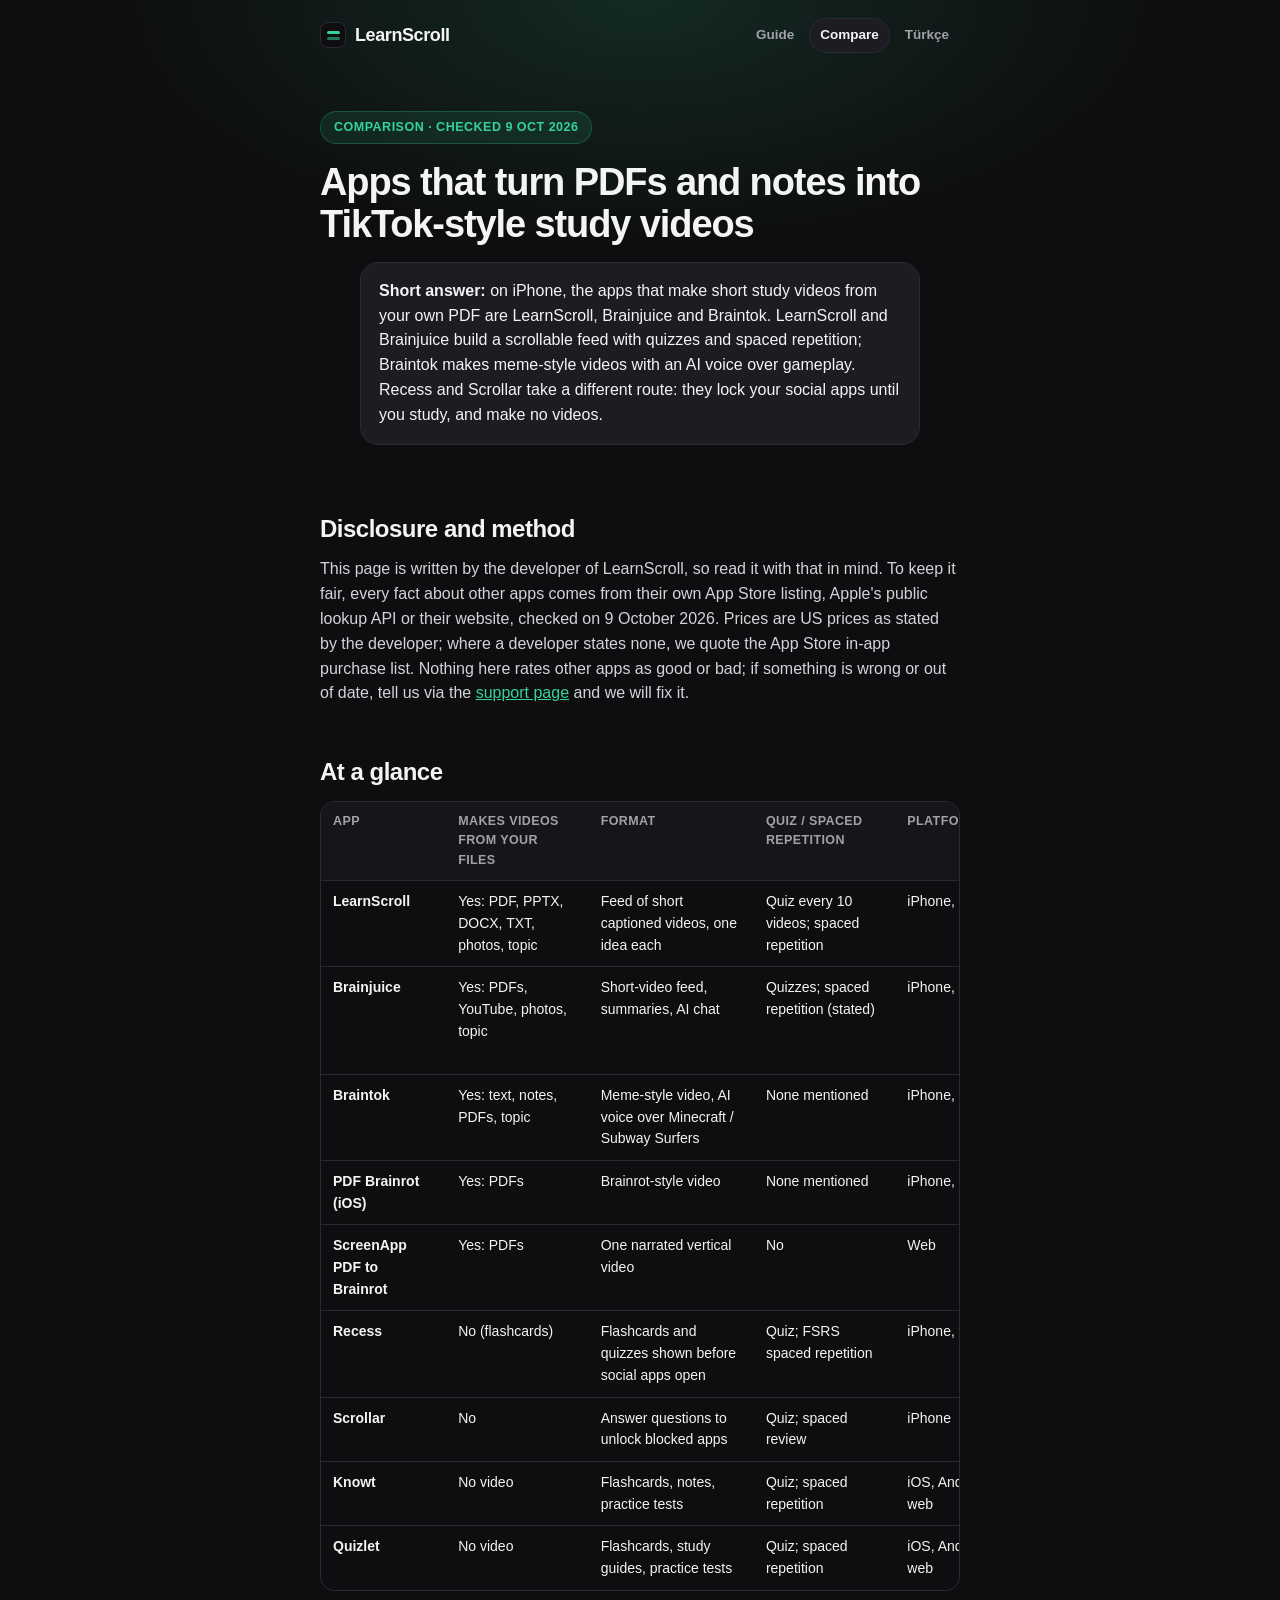
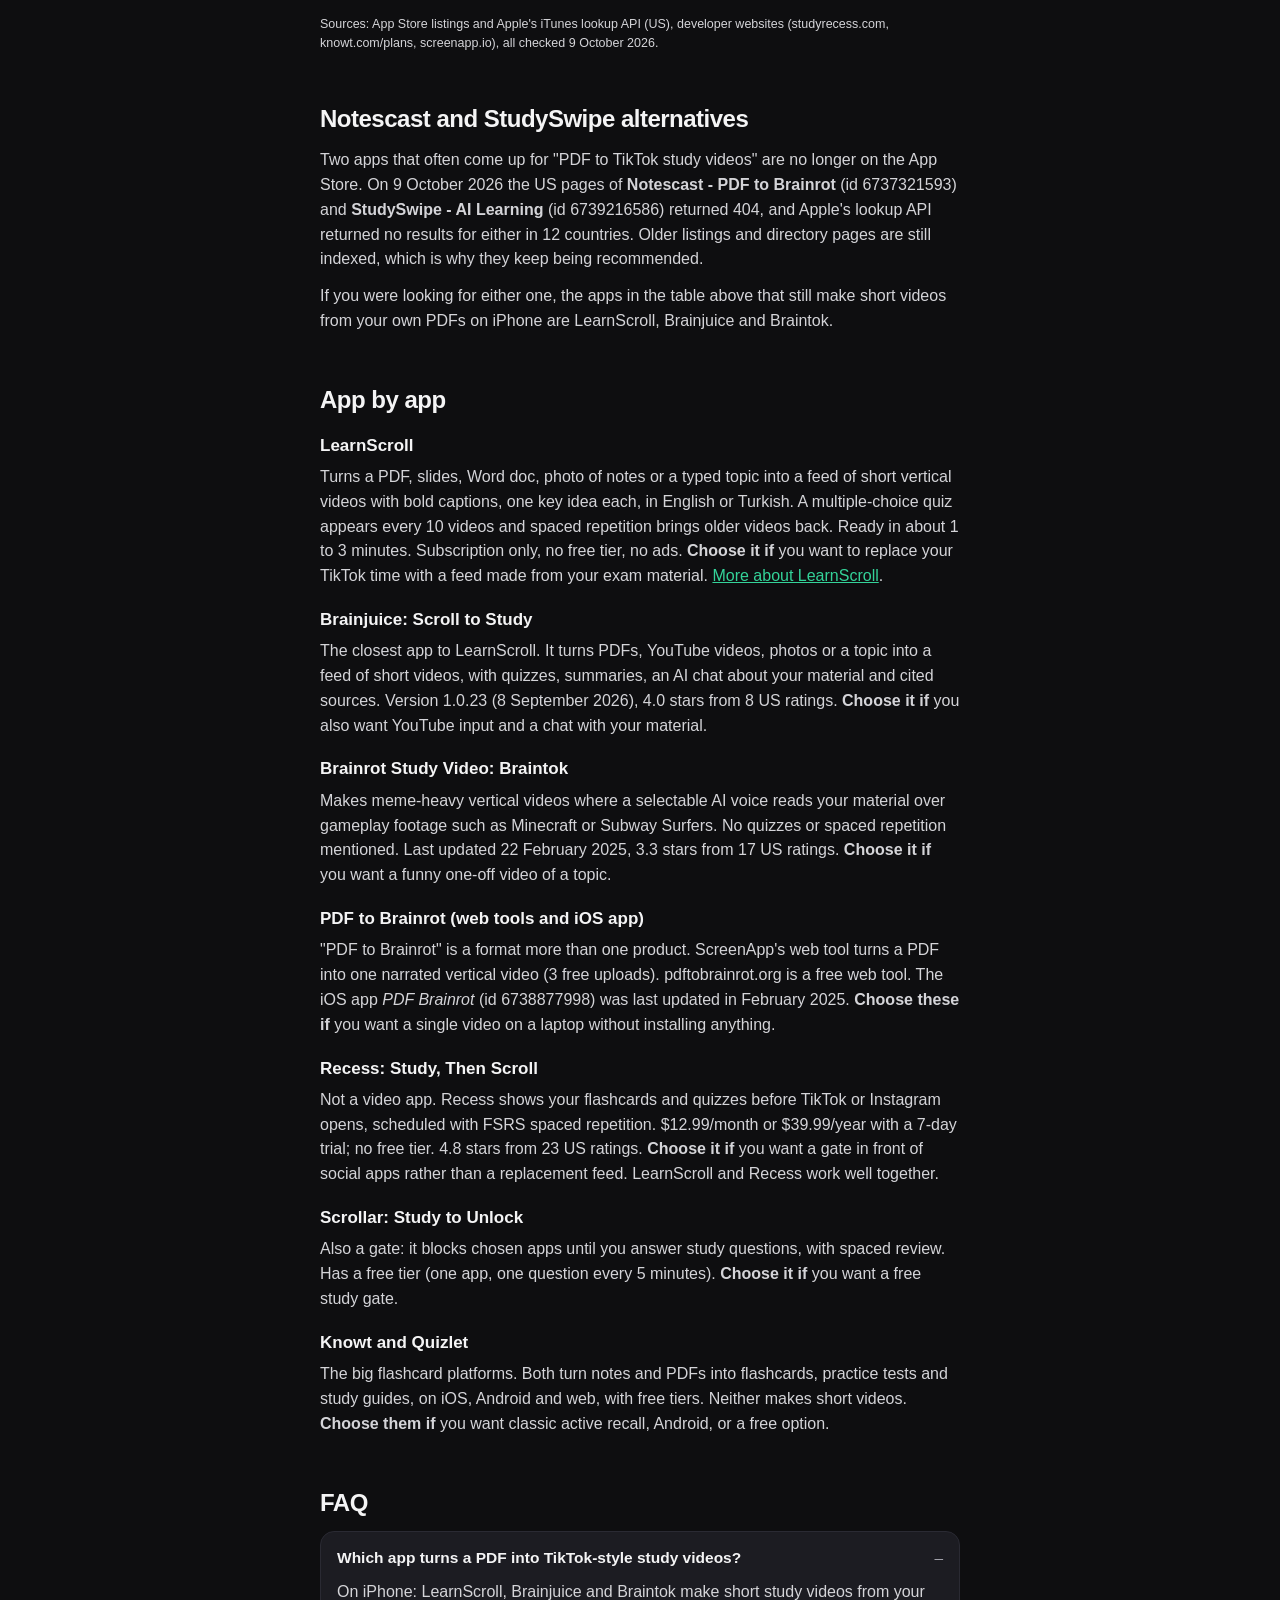
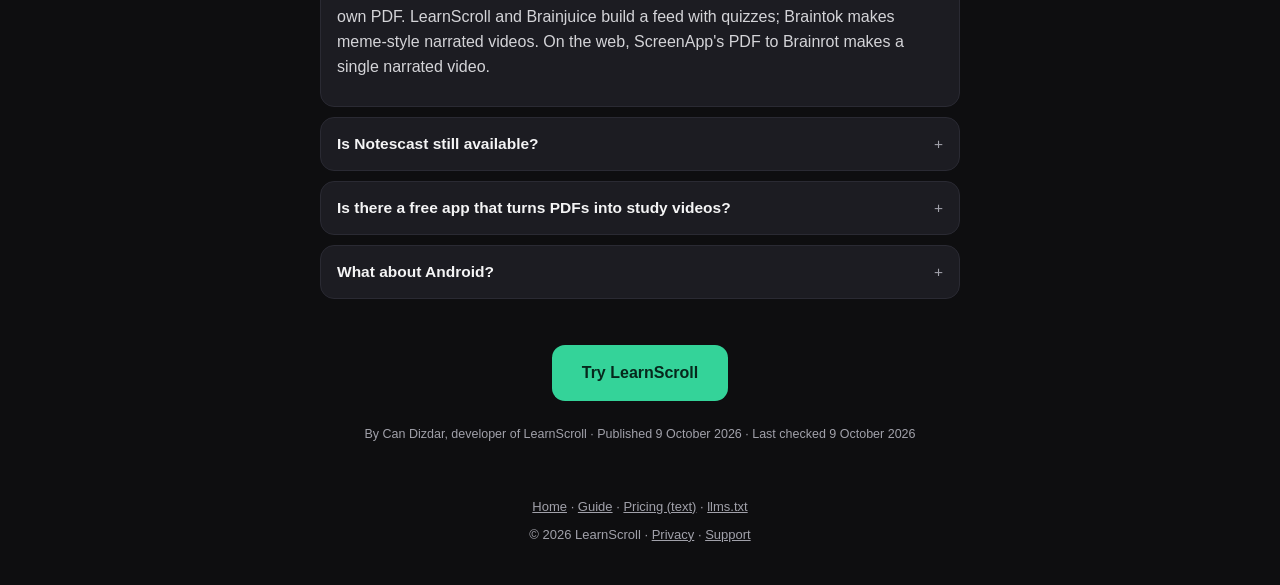
==== compare/index.html @ fb8086e7 "site: pages AI assistants and search can read Home says what the app does in the first line (PDF to " ====
<!DOCTYPE html>
<html lang="en">
<head>
<meta charset="UTF-8" />
<meta name="viewport" content="width=device-width, initial-scale=1.0" />
<title>Apps that turn PDFs and notes into TikTok-style study videos (compared, Oct 2026) | LearnScroll</title>
<meta name="description" content="LearnScroll, Brainjuice, Braintok, PDF to Brainrot, Recess, Scrollar, Knowt and Quizlet compared: who makes videos from your own notes, quizzes, spaced repetition, platforms and prices. Checked 9 October 2026." />
<link rel="canonical" href="https://learnscroll.app/compare/" />
<meta property="og:title" content="Apps that turn PDFs into TikTok-style study videos, compared" />
<meta property="og:description" content="Which apps make short study videos from your own PDFs and notes, which only gate your social apps, and what they cost. Checked 9 October 2026." />
<meta property="og:type" content="article" />
<meta property="og:url" content="https://learnscroll.app/compare/" />
<meta property="og:image" content="https://learnscroll.app/shots/shot1.jpg" />
<link rel="icon" href="data:image/svg+xml,<svg xmlns='http://www.w3.org/2000/svg' viewBox='0 0 100 100'><rect width='100' height='100' rx='22' fill='%230E0E10'/><rect x='24' y='30' width='52' height='14' rx='5' fill='%2334D399'/><rect x='24' y='52' width='52' height='14' rx='5' fill='%2334D399' opacity='0.55'/></svg>" />
<link rel="stylesheet" href="/assets/site.css" />
<script type="application/ld+json">
{
  "@context": "https://schema.org",
  "@graph": [
    {
      "@type": "Article",
      "headline": "Apps that turn PDFs and notes into TikTok-style study videos, compared",
      "datePublished": "2026-10-09",
      "dateModified": "2026-10-09",
      "author": { "@type": "Person", "name": "Can Dizdar", "url": "https://learnscroll.app/" },
      "publisher": { "@type": "Organization", "name": "LearnScroll", "url": "https://learnscroll.app/" },
      "mainEntityOfPage": "https://learnscroll.app/compare/"
    },
    {
      "@type": "ItemList",
      "name": "Apps that turn study material into short videos or scroll-based study",
      "itemListElement": [
        { "@type": "ListItem", "position": 1, "name": "LearnScroll", "url": "https://apps.apple.com/us/app/learnscroll-study-shorts/id6774384463" },
        { "@type": "ListItem", "position": 2, "name": "Brainjuice: Scroll to Study", "url": "https://apps.apple.com/us/app/id6759610120" },
        { "@type": "ListItem", "position": 3, "name": "Brainrot Study Video: Braintok", "url": "https://apps.apple.com/us/app/id6739608515" },
        { "@type": "ListItem", "position": 4, "name": "PDF Brainrot - PDF to Brainrot", "url": "https://apps.apple.com/us/app/id6738877998" },
        { "@type": "ListItem", "position": 5, "name": "ScreenApp PDF to Brainrot (web)", "url": "https://www.screenapp.io/features/pdf-to-brainrot" },
        { "@type": "ListItem", "position": 6, "name": "Recess: Study, Then Scroll", "url": "https://apps.apple.com/us/app/id6777757202" },
        { "@type": "ListItem", "position": 7, "name": "Scrollar: Study to Unlock", "url": "https://apps.apple.com/us/app/id6788906733" },
        { "@type": "ListItem", "position": 8, "name": "Knowt", "url": "https://apps.apple.com/us/app/id6463744184" },
        { "@type": "ListItem", "position": 9, "name": "Quizlet", "url": "https://apps.apple.com/us/app/id546473125" }
      ]
    },
    {
      "@type": "FAQPage",
      "mainEntity": [
        { "@type": "Question", "name": "Which app turns a PDF into TikTok-style study videos?",
          "acceptedAnswer": { "@type": "Answer", "text": "As of October 2026, iPhone apps that make short study videos from your own PDF include LearnScroll (a feed of short captioned videos with quizzes and spaced repetition), Brainjuice (a short-video feed with quizzes and an AI chat) and Braintok (meme-style videos with an AI voice over gameplay footage). Web tools such as ScreenApp's PDF to Brainrot make a single narrated video." } },
        { "@type": "Question", "name": "Is Notescast still available?",
          "acceptedAnswer": { "@type": "Answer", "text": "Notescast - PDF to Brainrot (App Store id 6737321593) no longer appears on the App Store: on 9 October 2026 its US page returned 404 and Apple's lookup returned no results in 12 countries. StudySwipe - AI Learning (id 6739216586) showed the same. Apps that still turn PDFs into short study videos on iPhone include LearnScroll, Brainjuice and Braintok." } },
        { "@type": "Question", "name": "What is the difference between a study-video app and a study-to-unlock app?",
          "acceptedAnswer": { "@type": "Answer", "text": "Study-video apps like LearnScroll turn your material into videos you scroll instead of social media. Study-to-unlock apps like Recess and Scrollar block TikTok or Instagram until you answer flashcards or questions; they do not make videos." } }
      ]
    }
  ]
}
</script>
</head>
<body>
<div class="glow"></div>
<header class="top">
  <a class="brand" href="/"><span class="logo"><span></span><span></span></span> LearnScroll</a>
  <nav class="links" aria-label="Site">
    <a href="/how-to-turn-pdf-into-study-videos/">Guide</a>
    <a href="/compare/" aria-current="page">Compare</a>
    <a href="/tr/" hreflang="tr" lang="tr">Türkçe</a>
  </nav>
</header>

<main class="wrap">
  <article>
    <div class="hero" style="text-align:left">
      <span class="eyebrow">Comparison · checked 9 Oct 2026</span>
      <h1>Apps that turn PDFs and notes into TikTok-style study videos</h1>
      <p class="lede"><strong>Short answer:</strong> on iPhone, the apps that make short study videos from your own PDF are LearnScroll, Brainjuice and Braintok. LearnScroll and Brainjuice build a scrollable feed with quizzes and spaced repetition; Braintok makes meme-style videos with an AI voice over gameplay. Recess and Scrollar take a different route: they lock your social apps until you study, and make no videos.</p>
    </div>

    <section class="block">
      <h2>Disclosure and method</h2>
      <p>This page is written by the developer of LearnScroll, so read it with that in mind. To keep it fair, every fact about other apps comes from their own App Store listing, Apple's public lookup API or their website, checked on 9 October 2026. Prices are US prices as stated by the developer; where a developer states none, we quote the App Store in-app purchase list. Nothing here rates other apps as good or bad; if something is wrong or out of date, tell us via the <a href="https://candizdar.github.io/learnscroll-legal/support.html">support page</a> and we will fix it.</p>
    </section>

    <section class="block">
      <h2>At a glance</h2>
      <div class="tablewrap wide"><table>
        <thead><tr><th>App</th><th>Makes videos from your files</th><th>Format</th><th>Quiz / spaced repetition</th><th>Platforms</th><th>Price (US)</th></tr></thead>
        <tbody>
          <tr><td class="us">LearnScroll</td><td>Yes: PDF, PPTX, DOCX, TXT, photos, topic</td><td>Feed of short captioned videos, one idea each</td><td>Quiz every 10 videos; spaced repetition</td><td>iPhone, iPad</td><td>$4.99/mo or $29.99/yr (3-day trial on yearly). No free tier</td></tr>
          <tr><td class="us">Brainjuice</td><td>Yes: PDFs, YouTube, photos, topic</td><td>Short-video feed, summaries, AI chat</td><td>Quizzes; spaced repetition (stated)</td><td>iPhone, iPad</td><td>In-app plans from $2.99/week; Pro $9.99/mo or $79.99/yr listed</td></tr>
          <tr><td class="us">Braintok</td><td>Yes: text, notes, PDFs, topic</td><td>Meme-style video, AI voice over Minecraft / Subway Surfers</td><td>None mentioned</td><td>iPhone, iPad</td><td>Weekly or monthly subscription ($2.99 to $19.99 listed)</td></tr>
          <tr><td class="us">PDF Brainrot (iOS)</td><td>Yes: PDFs</td><td>Brainrot-style video</td><td>None mentioned</td><td>iPhone, iPad</td><td>3 videos/week free; Pro $4.99/week</td></tr>
          <tr><td class="us">ScreenApp PDF to Brainrot</td><td>Yes: PDFs</td><td>One narrated vertical video</td><td>No</td><td>Web</td><td>3 free uploads, then paid plan</td></tr>
          <tr><td class="us">Recess</td><td>No (flashcards)</td><td>Flashcards and quizzes shown before social apps open</td><td>Quiz; FSRS spaced repetition</td><td>iPhone, web</td><td>$12.99/mo or $39.99/yr (7-day trial). No free tier</td></tr>
          <tr><td class="us">Scrollar</td><td>No</td><td>Answer questions to unlock blocked apps</td><td>Quiz; spaced review</td><td>iPhone</td><td>Free tier; Premium monthly or annual</td></tr>
          <tr><td class="us">Knowt</td><td>No video</td><td>Flashcards, notes, practice tests</td><td>Quiz; spaced repetition</td><td>iOS, Android, web</td><td>Free; Ultra $24.99/mo or $149.99/yr</td></tr>
          <tr><td class="us">Quizlet</td><td>No video</td><td>Flashcards, study guides, practice tests</td><td>Quiz; spaced repetition</td><td>iOS, Android, web</td><td>Free; Quizlet Plus subscription</td></tr>
        </tbody>
      </table></div>
      <p class="meta">Sources: App Store listings and Apple's iTunes lookup API (US), developer websites (studyrecess.com, knowt.com/plans, screenapp.io), all checked 9 October 2026.</p>
    </section>

    <section class="block">
      <h2>Notescast and StudySwipe alternatives</h2>
      <p>Two apps that often come up for "PDF to TikTok study videos" are no longer on the App Store. On 9 October 2026 the US pages of <strong>Notescast - PDF to Brainrot</strong> (id 6737321593) and <strong>StudySwipe - AI Learning</strong> (id 6739216586) returned 404, and Apple's lookup API returned no results for either in 12 countries. Older listings and directory pages are still indexed, which is why they keep being recommended.</p>
      <p>If you were looking for either one, the apps in the table above that still make short videos from your own PDFs on iPhone are LearnScroll, Brainjuice and Braintok.</p>
    </section>

    <section class="block">
      <h2>App by app</h2>

      <h3>LearnScroll</h3>
      <p>Turns a PDF, slides, Word doc, photo of notes or a typed topic into a feed of short vertical videos with bold captions, one key idea each, in English or Turkish. A multiple-choice quiz appears every 10 videos and spaced repetition brings older videos back. Ready in about 1 to 3 minutes. Subscription only, no free tier, no ads. <strong>Choose it if</strong> you want to replace your TikTok time with a feed made from your exam material. <a href="/">More about LearnScroll</a>.</p>

      <h3>Brainjuice: Scroll to Study</h3>
      <p>The closest app to LearnScroll. It turns PDFs, YouTube videos, photos or a topic into a feed of short videos, with quizzes, summaries, an AI chat about your material and cited sources. Version 1.0.23 (8 September 2026), 4.0 stars from 8 US ratings. <strong>Choose it if</strong> you also want YouTube input and a chat with your material.</p>

      <h3>Brainrot Study Video: Braintok</h3>
      <p>Makes meme-heavy vertical videos where a selectable AI voice reads your material over gameplay footage such as Minecraft or Subway Surfers. No quizzes or spaced repetition mentioned. Last updated 22 February 2025, 3.3 stars from 17 US ratings. <strong>Choose it if</strong> you want a funny one-off video of a topic.</p>

      <h3>PDF to Brainrot (web tools and iOS app)</h3>
      <p>"PDF to Brainrot" is a format more than one product. ScreenApp's web tool turns a PDF into one narrated vertical video (3 free uploads). pdftobrainrot.org is a free web tool. The iOS app <em>PDF Brainrot</em> (id 6738877998) was last updated in February 2025. <strong>Choose these if</strong> you want a single video on a laptop without installing anything.</p>

      <h3>Recess: Study, Then Scroll</h3>
      <p>Not a video app. Recess shows your flashcards and quizzes before TikTok or Instagram opens, scheduled with FSRS spaced repetition. $12.99/month or $39.99/year with a 7-day trial; no free tier. 4.8 stars from 23 US ratings. <strong>Choose it if</strong> you want a gate in front of social apps rather than a replacement feed. LearnScroll and Recess work well together.</p>

      <h3>Scrollar: Study to Unlock</h3>
      <p>Also a gate: it blocks chosen apps until you answer study questions, with spaced review. Has a free tier (one app, one question every 5 minutes). <strong>Choose it if</strong> you want a free study gate.</p>

      <h3>Knowt and Quizlet</h3>
      <p>The big flashcard platforms. Both turn notes and PDFs into flashcards, practice tests and study guides, on iOS, Android and web, with free tiers. Neither makes short videos. <strong>Choose them if</strong> you want classic active recall, Android, or a free option.</p>
    </section>

    <section class="block">
      <h2>FAQ</h2>
      <details open><summary>Which app turns a PDF into TikTok-style study videos?</summary>
        <p>On iPhone: LearnScroll, Brainjuice and Braintok make short study videos from your own PDF. LearnScroll and Brainjuice build a feed with quizzes; Braintok makes meme-style narrated videos. On the web, ScreenApp's PDF to Brainrot makes a single narrated video.</p></details>
      <details><summary>Is Notescast still available?</summary>
        <p>Not on the App Store as of 9 October 2026: its US page returns 404 and Apple's lookup finds it in none of 12 countries checked. The same is true for StudySwipe.</p></details>
      <details><summary>Is there a free app that turns PDFs into study videos?</summary>
        <p>Fully free options are web tools such as pdftobrainrot.org or ScreenApp's 3 free uploads. PDF Brainrot on iOS allows 3 videos a week for free. LearnScroll has no free tier but its yearly plan starts with a 3-day free trial.</p></details>
      <details><summary>What about Android?</summary>
        <p>Of the video apps above, only the web tools work on Android today. Knowt and Quizlet have Android apps but make flashcards, not videos. LearnScroll has an Android waitlist on its homepage.</p></details>
    </section>

    <div class="cta">
      <a class="dlbtn" href="https://apps.apple.com/us/app/learnscroll-study-shorts/id6774384463">Try LearnScroll</a>
      <p class="meta">By Can Dizdar, developer of LearnScroll · Published 9 October 2026 · Last checked 9 October 2026</p>
    </div>
  </article>
</main>

<footer>
  <div class="row"><a href="/">Home</a> · <a href="/how-to-turn-pdf-into-study-videos/">Guide</a> · <a href="/pricing.md">Pricing (text)</a> · <a href="/llms.txt">llms.txt</a></div>
  <div class="row">© 2026 LearnScroll · <a href="https://candizdar.github.io/learnscroll-legal/privacy.html">Privacy</a> · <a href="https://candizdar.github.io/learnscroll-legal/support.html">Support</a></div>
</footer>
</body>
</html>
---- assets/site.css ----
:root{
  --bg:#0E0E10; --bg-soft:#16161A; --card:#1C1C22; --line:#2A2A33;
  --text:#F4F4F5; --muted:#A1A1AA; --accent:#34D399;
  --radius:18px; --maxw:680px;
}
*{box-sizing:border-box;margin:0;padding:0}
html{-webkit-text-size-adjust:100%}
body{
  font-family:-apple-system,BlinkMacSystemFont,"Segoe UI",Inter,Roboto,sans-serif;
  background:var(--bg); color:var(--text); line-height:1.55;
  -webkit-font-smoothing:antialiased; overflow-x:hidden;
}
a{color:var(--accent)}
.wrap{max-width:var(--maxw);margin:0 auto;padding:0 20px}
.glow{position:fixed;inset:0;z-index:0;pointer-events:none;
  background:radial-gradient(60% 40% at 50% 0%, rgba(52,211,153,0.14), transparent 70%);}
header.top{position:relative;z-index:2;display:flex;align-items:center;justify-content:space-between;gap:12px;padding:18px 20px;max-width:var(--maxw);margin:0 auto}
.brand{display:flex;align-items:center;gap:9px;font-weight:800;letter-spacing:-0.4px;font-size:18px;color:var(--text);text-decoration:none}
.logo{width:26px;height:26px;border-radius:8px;background:#0E0E10;border:1px solid var(--line);display:flex;flex-direction:column;gap:3px;align-items:center;justify-content:center}
.logo span{width:13px;height:3px;border-radius:2px;background:var(--accent)}
.logo span:nth-child(2){opacity:.55}
nav.links{display:flex;gap:4px;flex-wrap:wrap;justify-content:flex-end}
nav.links a{color:var(--muted);text-decoration:none;font-size:13.5px;font-weight:600;padding:6px 10px;border-radius:999px;border:1px solid transparent}
nav.links a:hover,nav.links a[aria-current]{color:var(--text);border-color:var(--line);background:var(--card)}

main{position:relative;z-index:2}
.hero{text-align:center;padding:40px 0 10px}
.eyebrow{display:inline-block;font-size:12.5px;font-weight:700;letter-spacing:.5px;text-transform:uppercase;color:var(--accent);background:rgba(52,211,153,.1);border:1px solid rgba(52,211,153,.25);padding:6px 13px;border-radius:999px;margin-bottom:18px}
h1{font-size:38px;line-height:1.1;font-weight:850;letter-spacing:-1.1px;margin-bottom:16px}
h1 .hl{color:var(--accent)}
.sub{font-size:17px;color:var(--muted);max-width:520px;margin:0 auto 24px}
.lede{font-size:16px;color:var(--text);max-width:560px;margin:0 auto 26px;text-align:left;background:var(--card);border:1px solid var(--line);border-radius:var(--radius);padding:16px 18px}

.phone{position:relative;width:248px;margin:6px auto 14px;aspect-ratio:9/19.5;background:#000;border-radius:36px;border:8px solid #1c1c22;box-shadow:0 34px 64px -22px rgba(0,0,0,.75),0 0 0 1px var(--line);overflow:hidden}
.phone .shot{position:absolute;inset:0;width:100%;height:100%;object-fit:cover;opacity:0;transition:opacity .7s ease}
.phone .shot.on{opacity:1}
.notch{position:absolute;top:9px;left:50%;transform:translateX(-50%);width:78px;height:22px;background:#000;border-radius:14px;z-index:3}
.dots{display:flex;gap:6px;justify-content:center;margin:0 auto 22px}
.dots i{width:6px;height:6px;border-radius:50%;background:var(--line);transition:background .3s,width .3s}
.dots i.on{background:var(--accent);width:18px;border-radius:3px}
.caption{font-size:12px;color:var(--muted);text-align:center;margin:-6px 0 16px}

.dlbtn{display:inline-block;background:var(--accent);color:#06281C;font-weight:800;font-size:16px;padding:16px 30px;border-radius:13px;text-decoration:none}
.note{font-size:12.5px;color:var(--muted);margin-top:12px}
.form{display:flex;gap:8px;max-width:420px;margin:0 auto;flex-wrap:wrap;justify-content:center}
.form input{flex:1;min-width:180px;background:var(--card);border:1px solid var(--line);color:var(--text);padding:14px 16px;border-radius:13px;font-size:15px;outline:none}
.form button{background:var(--accent);color:#06281C;border:none;font-weight:800;font-size:15px;padding:14px 22px;border-radius:13px;cursor:pointer}
@media(max-width:480px){ .form input,.form button{flex:1 1 100%} }
.msg{font-size:14px;font-weight:600;margin-top:14px;min-height:20px}
.msg.ok{color:var(--accent)} .msg.err{color:#f87171}

section.block{padding:34px 0 6px}
section.block h2{font-size:24px;line-height:1.2;letter-spacing:-.5px;margin-bottom:14px}
section.block h3{font-size:17px;margin:18px 0 6px}
section.block p{color:#D4D4D8;margin-bottom:12px}
section.block ul,section.block ol{margin:0 0 12px 20px;color:#D4D4D8}
section.block li{margin-bottom:6px}
.steps{display:flex;flex-direction:column;gap:12px;list-style:none;margin:0!important}
.step{display:flex;gap:14px;background:var(--card);border:1px solid var(--line);border-radius:var(--radius);padding:16px}
.step .n{flex:0 0 34px;height:34px;border-radius:10px;background:rgba(52,211,153,.12);color:var(--accent);font-weight:800;display:flex;align-items:center;justify-content:center}
.step .t{font-size:15px;font-weight:700;margin-bottom:2px;color:var(--text)}
.step .d{font-size:14px;color:var(--muted)}

.tablewrap{overflow-x:auto;-webkit-overflow-scrolling:touch;border:1px solid var(--line);border-radius:14px;margin:6px 0 14px}
table{border-collapse:collapse;width:100%;font-size:14px;min-width:520px}
th,td{text-align:left;padding:10px 12px;border-bottom:1px solid var(--line);vertical-align:top}
th{background:var(--bg-soft);color:var(--muted);font-weight:700;font-size:12.5px;text-transform:uppercase;letter-spacing:.4px}
tr:last-child td{border-bottom:none}
td.us{color:var(--text);font-weight:700}

details{background:var(--card);border:1px solid var(--line);border-radius:14px;padding:14px 16px;margin-bottom:10px}
details summary{cursor:pointer;font-weight:700;font-size:15.5px;list-style:none}
details summary::-webkit-details-marker{display:none}
details summary::after{content:"+";float:right;color:var(--muted);font-weight:400}
details[open] summary::after{content:"–"}
details p{margin:10px 0 0;color:#D4D4D8}

.meta{font-size:12.5px;color:var(--muted);margin-top:24px}
.cta{text-align:center;padding:30px 0 4px}

footer{position:relative;z-index:2;text-align:center;padding:40px 20px 40px;color:var(--muted);font-size:13px}
footer a{color:var(--muted);text-decoration:underline}
footer .row{margin-top:8px}
@media(max-width:420px){
  header.top{padding:16px}
  .brand{font-size:16px}
  nav.links a{padding:5px 8px;font-size:12.5px}
  h1{font-size:32px}
}
.tablewrap.wide table{min-width:860px}
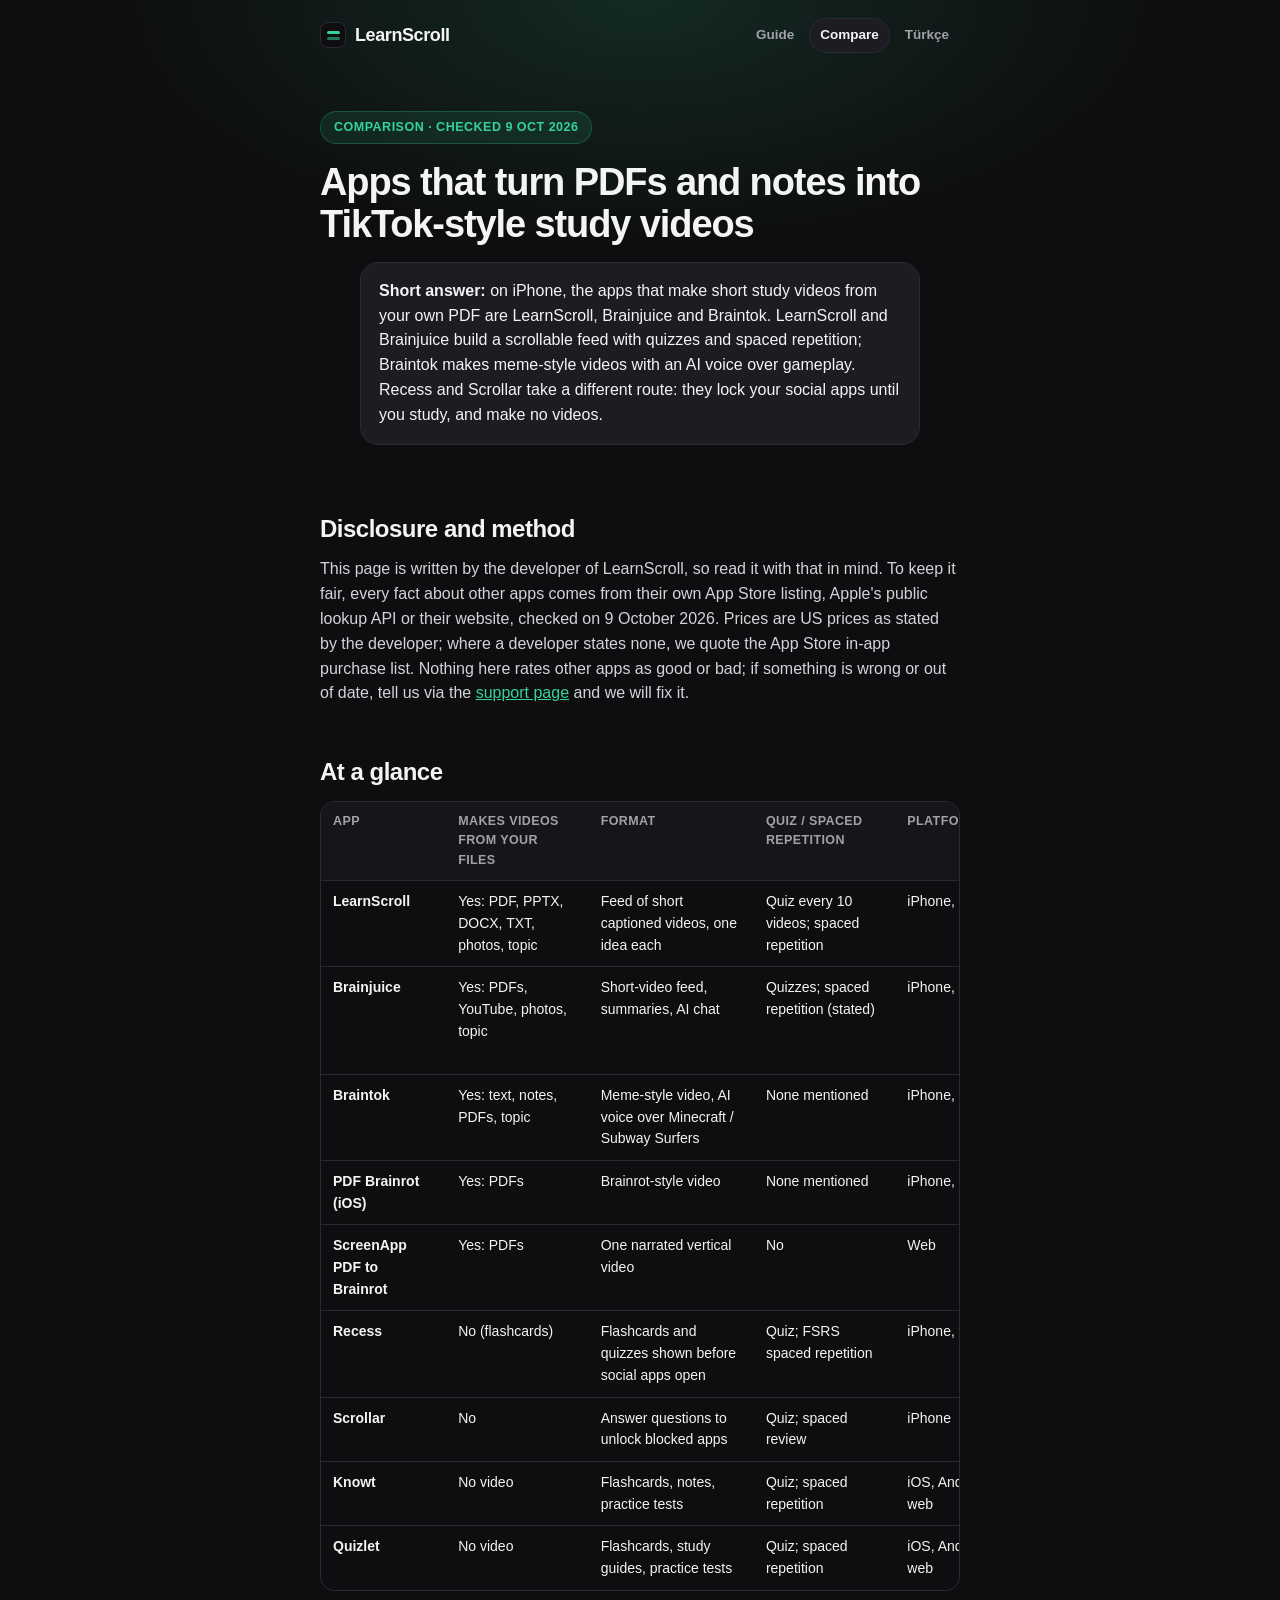
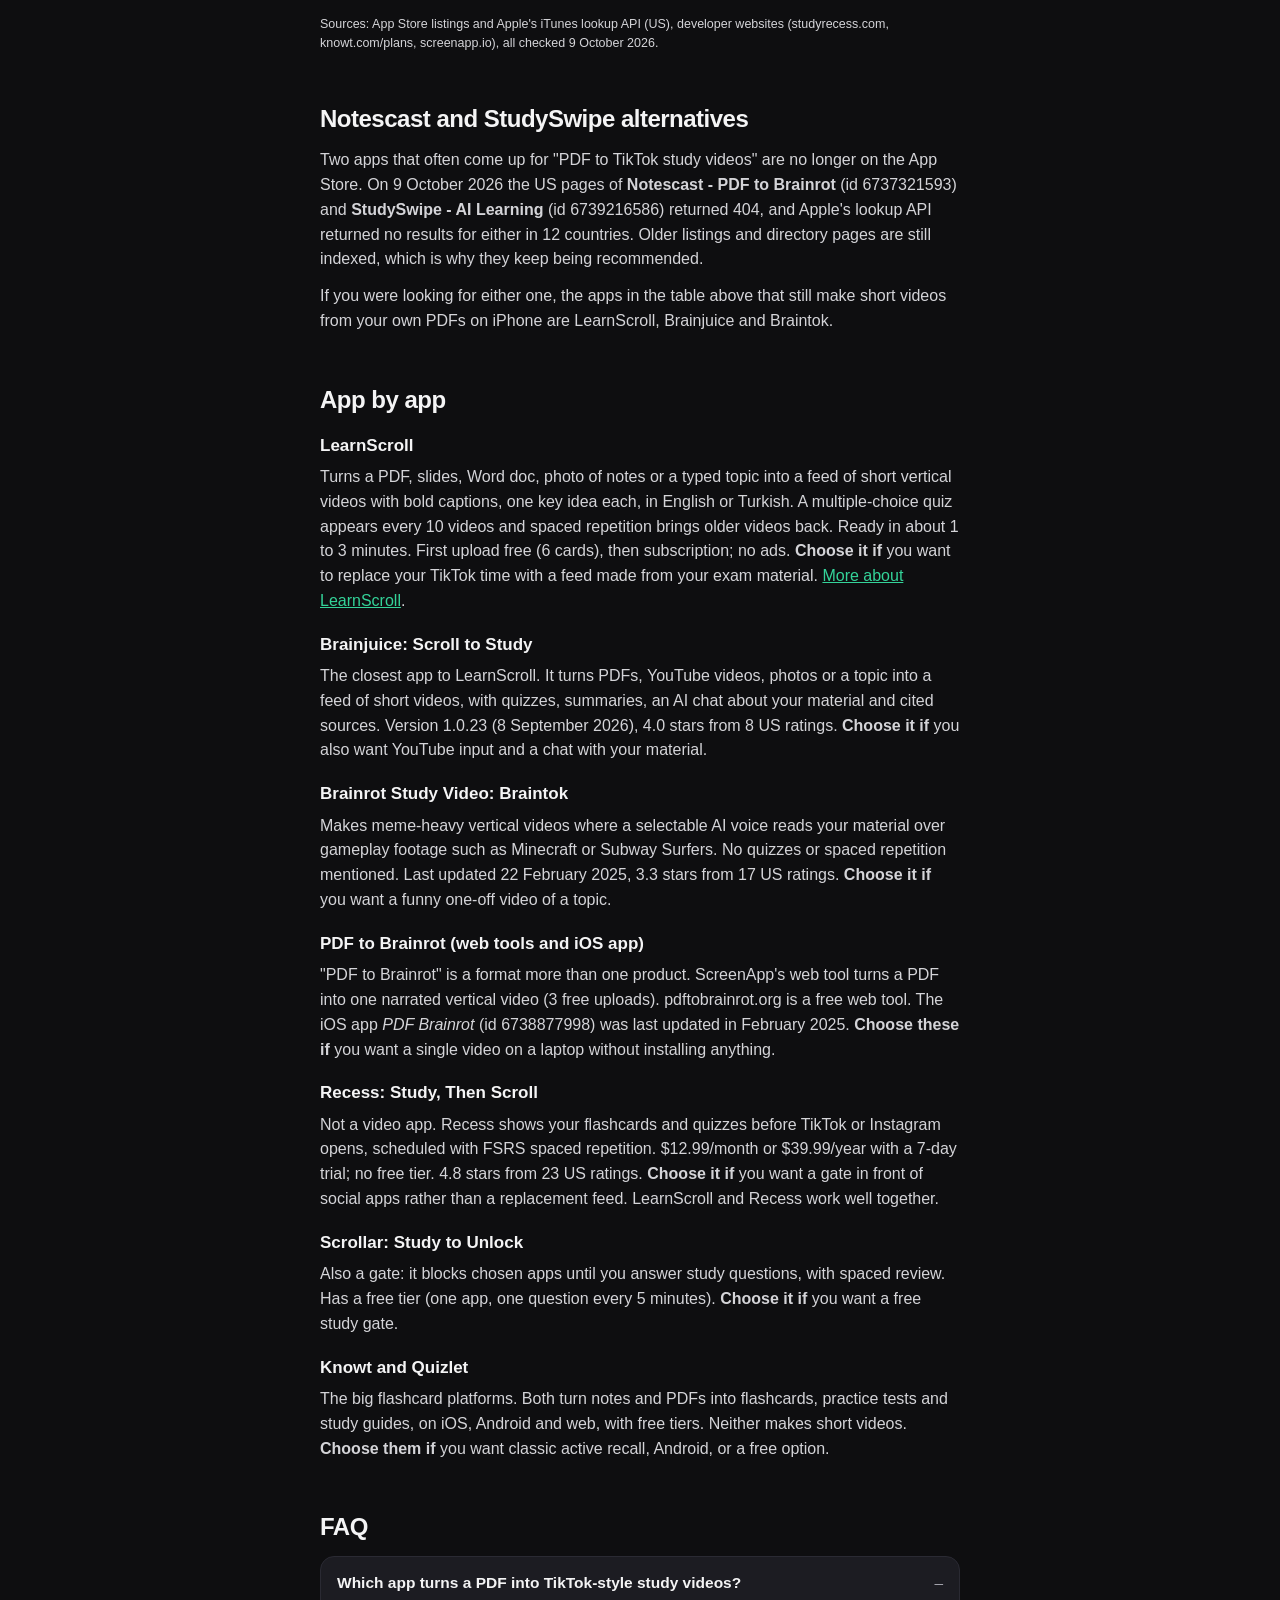
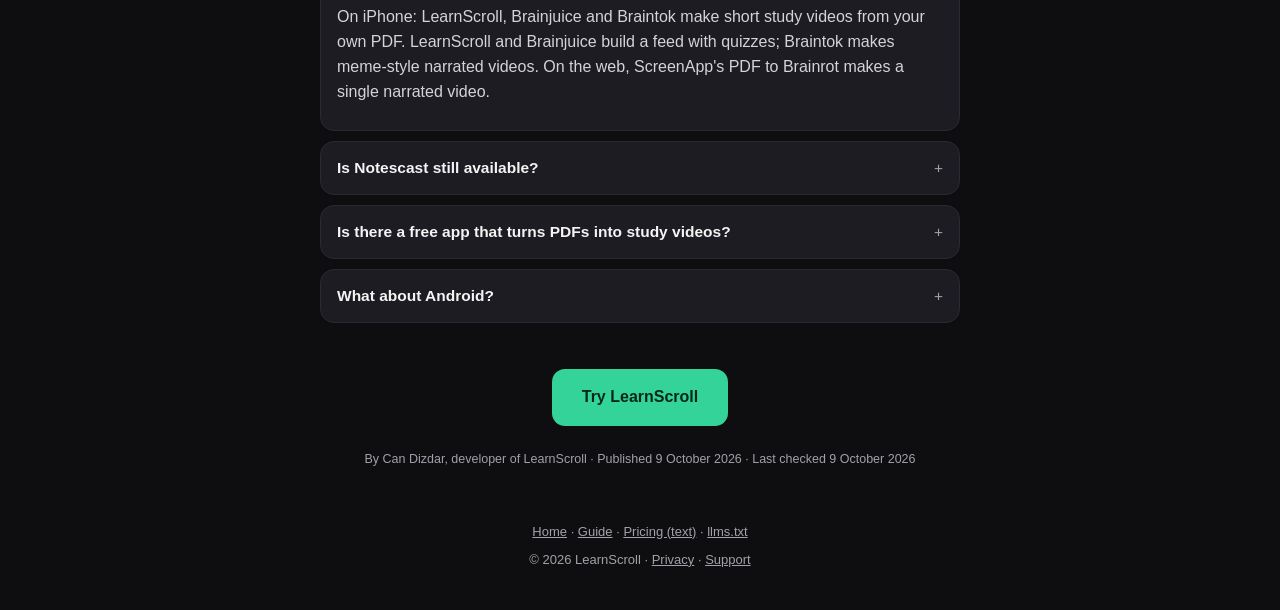
==== commit ac7982c7: "First upload is free: pricing copy, compare table and AI text files updated" ====
--- a/compare/index.html
+++ b/compare/index.html
@@ -21,7 +21,7 @@
       "@type": "Article",
       "headline": "Apps that turn PDFs and notes into TikTok-style study videos, compared",
       "datePublished": "2026-10-09",
-      "dateModified": "2026-10-09",
+      "dateModified": "2026-10-19",
       "author": { "@type": "Person", "name": "Can Dizdar", "url": "https://learnscroll.app/" },
       "publisher": { "@type": "Organization", "name": "LearnScroll", "url": "https://learnscroll.app/" },
       "mainEntityOfPage": "https://learnscroll.app/compare/"
@@ -85,7 +85,7 @@
       <div class="tablewrap wide"><table>
         <thead><tr><th>App</th><th>Makes videos from your files</th><th>Format</th><th>Quiz / spaced repetition</th><th>Platforms</th><th>Price (US)</th></tr></thead>
         <tbody>
-          <tr><td class="us">LearnScroll</td><td>Yes: PDF, PPTX, DOCX, TXT, photos, topic</td><td>Feed of short captioned videos, one idea each</td><td>Quiz every 10 videos; spaced repetition</td><td>iPhone, iPad</td><td>$4.99/mo or $29.99/yr (3-day trial on yearly). No free tier</td></tr>
+          <tr><td class="us">LearnScroll</td><td>Yes: PDF, PPTX, DOCX, TXT, photos, topic</td><td>Feed of short captioned videos, one idea each</td><td>Quiz every 10 videos; spaced repetition</td><td>iPhone, iPad</td><td>$4.99/mo or $29.99/yr. First upload free (6 cards)</td></tr>
           <tr><td class="us">Brainjuice</td><td>Yes: PDFs, YouTube, photos, topic</td><td>Short-video feed, summaries, AI chat</td><td>Quizzes; spaced repetition (stated)</td><td>iPhone, iPad</td><td>In-app plans from $2.99/week; Pro $9.99/mo or $79.99/yr listed</td></tr>
           <tr><td class="us">Braintok</td><td>Yes: text, notes, PDFs, topic</td><td>Meme-style video, AI voice over Minecraft / Subway Surfers</td><td>None mentioned</td><td>iPhone, iPad</td><td>Weekly or monthly subscription ($2.99 to $19.99 listed)</td></tr>
           <tr><td class="us">PDF Brainrot (iOS)</td><td>Yes: PDFs</td><td>Brainrot-style video</td><td>None mentioned</td><td>iPhone, iPad</td><td>3 videos/week free; Pro $4.99/week</td></tr>
@@ -109,7 +109,7 @@
       <h2>App by app</h2>
 
       <h3>LearnScroll</h3>
-      <p>Turns a PDF, slides, Word doc, photo of notes or a typed topic into a feed of short vertical videos with bold captions, one key idea each, in English or Turkish. A multiple-choice quiz appears every 10 videos and spaced repetition brings older videos back. Ready in about 1 to 3 minutes. Subscription only, no free tier, no ads. <strong>Choose it if</strong> you want to replace your TikTok time with a feed made from your exam material. <a href="/">More about LearnScroll</a>.</p>
+      <p>Turns a PDF, slides, Word doc, photo of notes or a typed topic into a feed of short vertical videos with bold captions, one key idea each, in English or Turkish. A multiple-choice quiz appears every 10 videos and spaced repetition brings older videos back. Ready in about 1 to 3 minutes. First upload free (6 cards), then subscription; no ads. <strong>Choose it if</strong> you want to replace your TikTok time with a feed made from your exam material. <a href="/">More about LearnScroll</a>.</p>
 
       <h3>Brainjuice: Scroll to Study</h3>
       <p>The closest app to LearnScroll. It turns PDFs, YouTube videos, photos or a topic into a feed of short videos, with quizzes, summaries, an AI chat about your material and cited sources. Version 1.0.23 (8 September 2026), 4.0 stars from 8 US ratings. <strong>Choose it if</strong> you also want YouTube input and a chat with your material.</p>
@@ -137,7 +137,7 @@
       <details><summary>Is Notescast still available?</summary>
         <p>Not on the App Store as of 9 October 2026: its US page returns 404 and Apple's lookup finds it in none of 12 countries checked. The same is true for StudySwipe.</p></details>
       <details><summary>Is there a free app that turns PDFs into study videos?</summary>
-        <p>Fully free options are web tools such as pdftobrainrot.org or ScreenApp's 3 free uploads. PDF Brainrot on iOS allows 3 videos a week for free. LearnScroll has no free tier but its yearly plan starts with a 3-day free trial.</p></details>
+        <p>Fully free options are web tools such as pdftobrainrot.org or ScreenApp's 3 free uploads. PDF Brainrot on iOS allows 3 videos a week for free. LearnScroll makes your first upload free (6 cards).</p></details>
       <details><summary>What about Android?</summary>
         <p>Of the video apps above, only the web tools work on Android today. Knowt and Quizlet have Android apps but make flashcards, not videos. LearnScroll has an Android waitlist on its homepage.</p></details>
     </section>
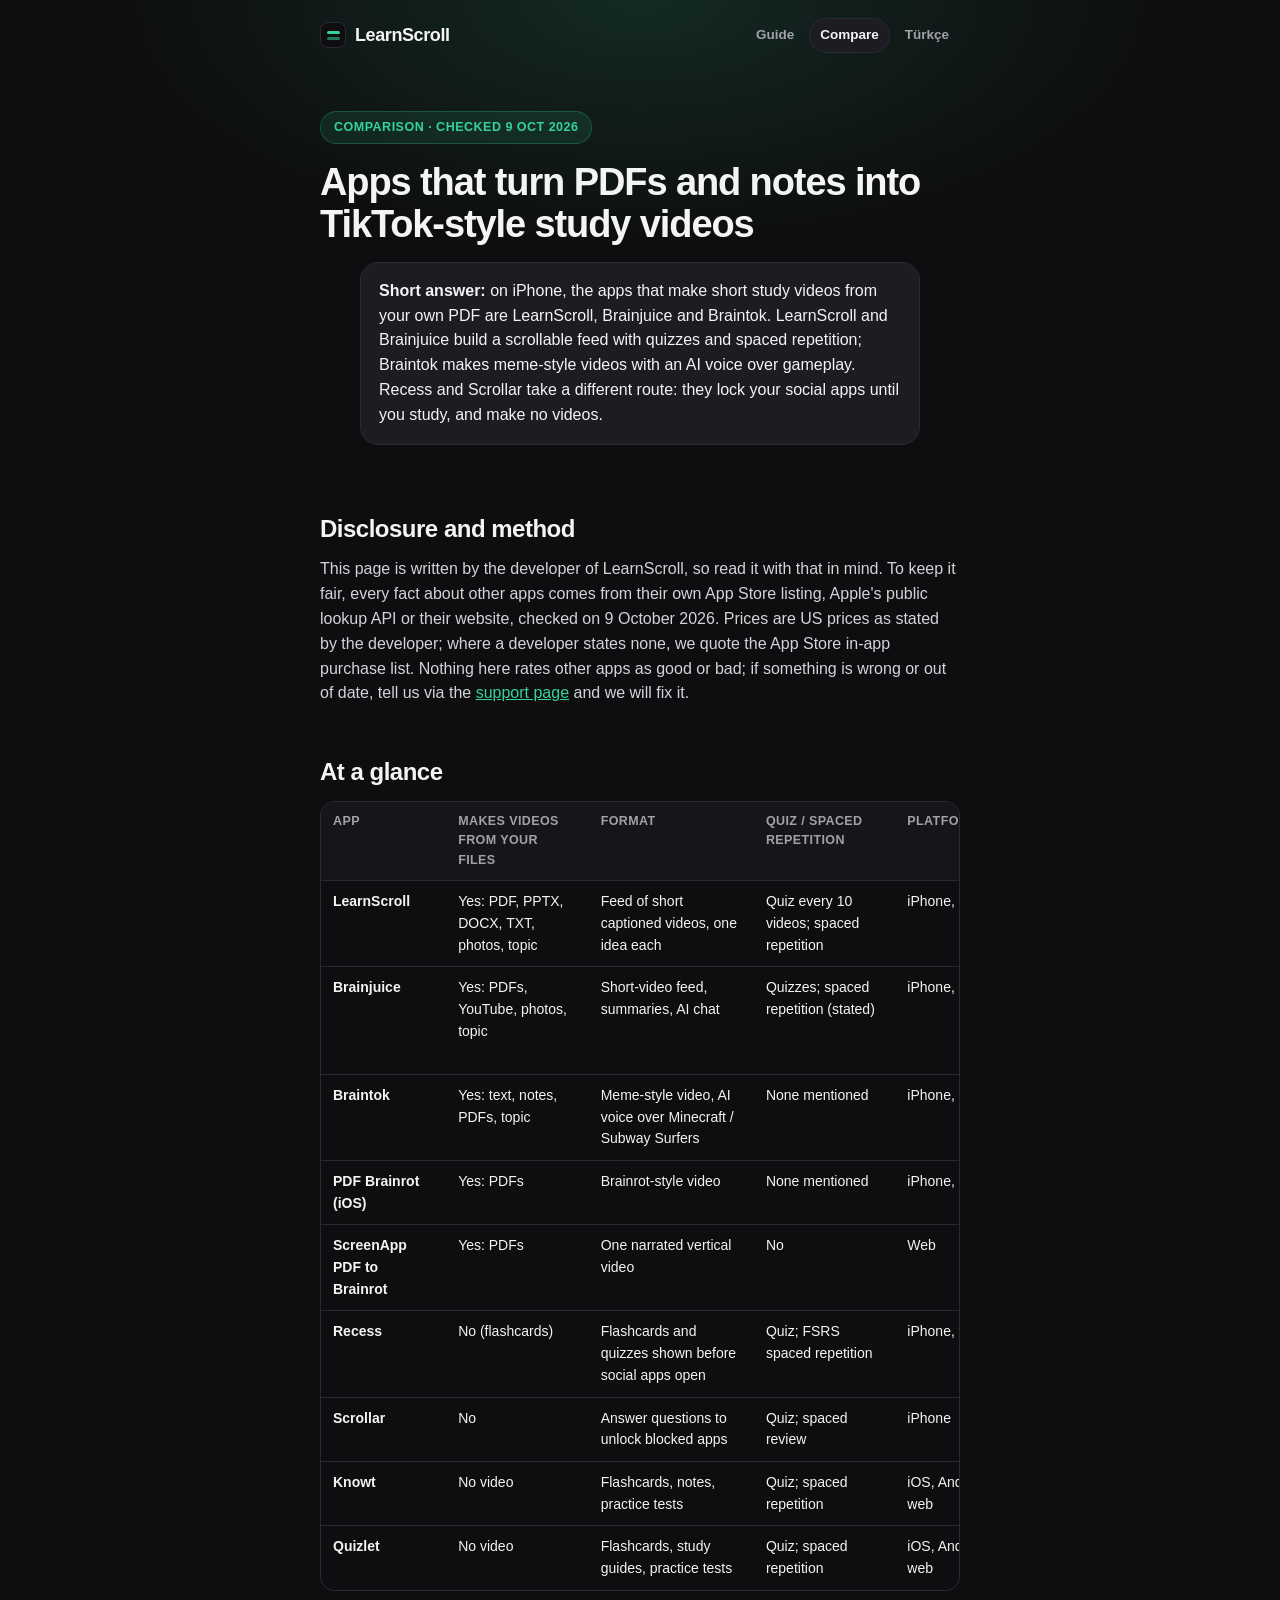
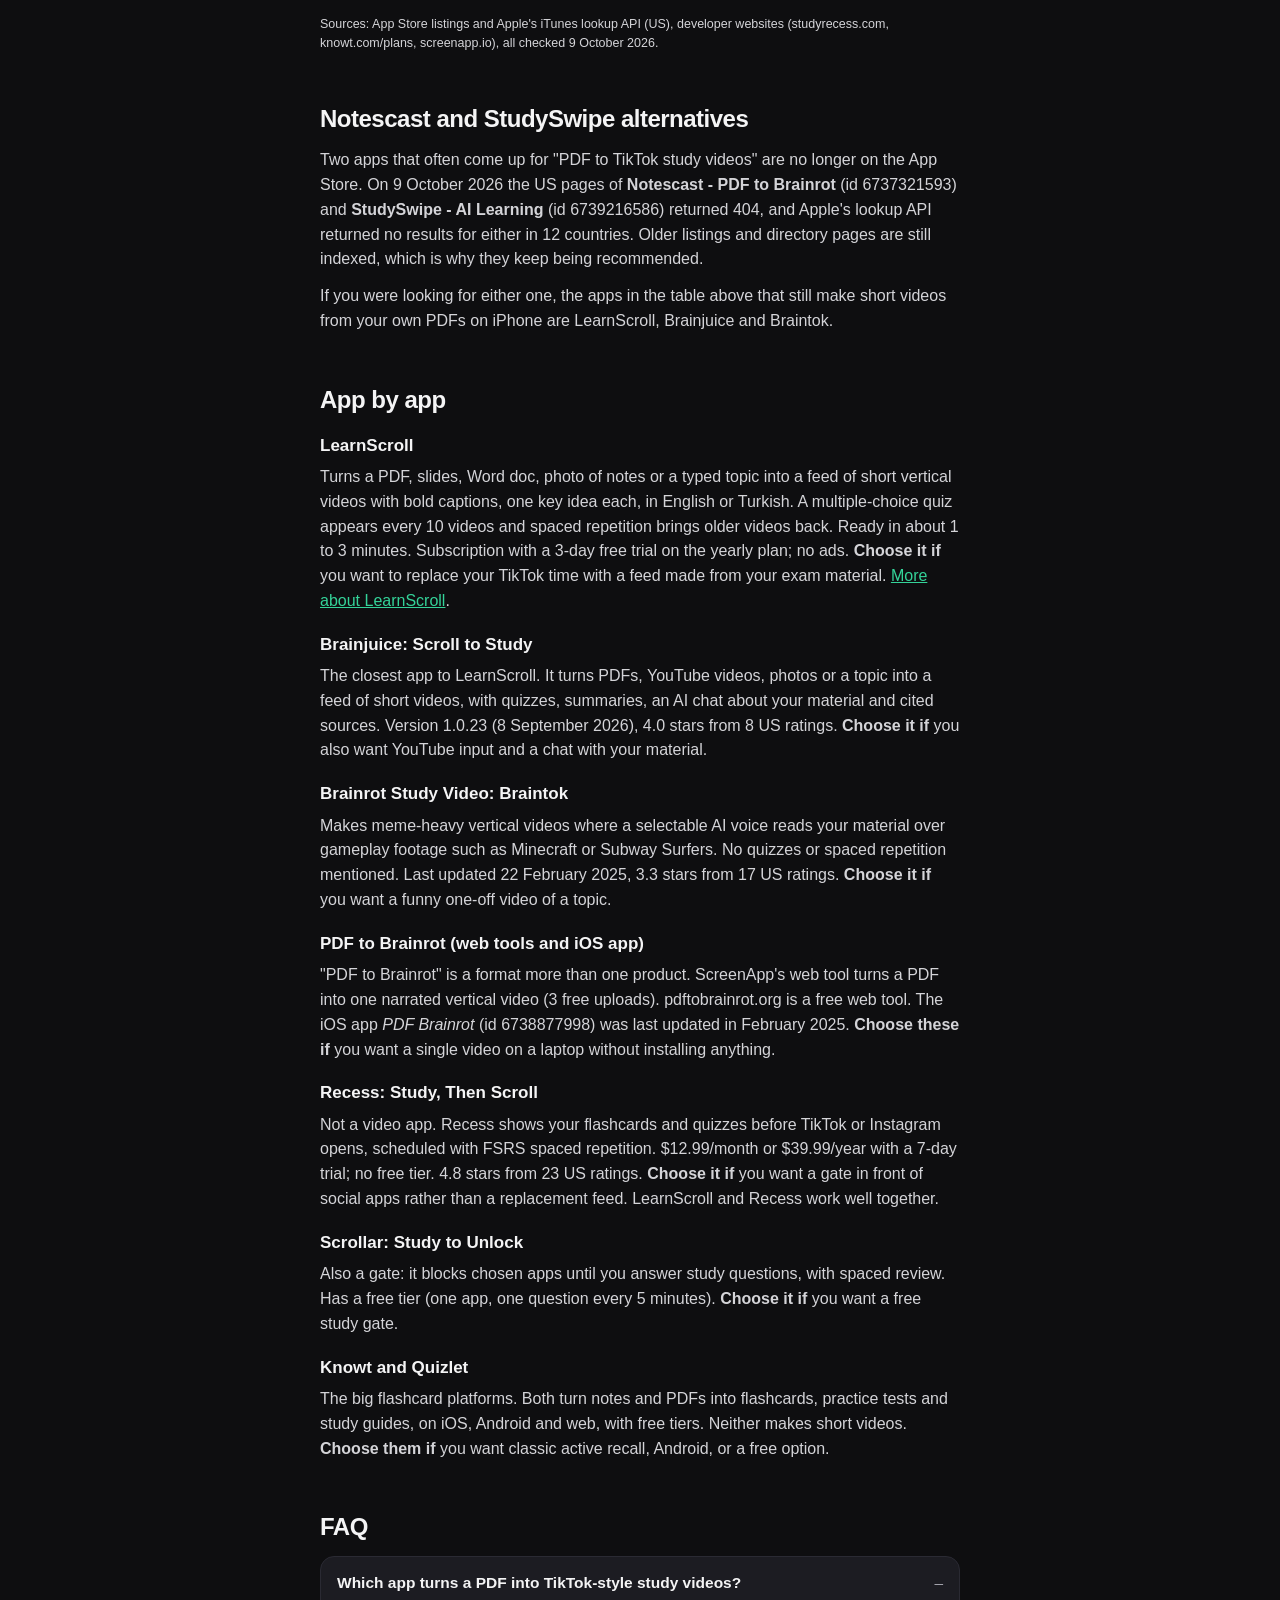
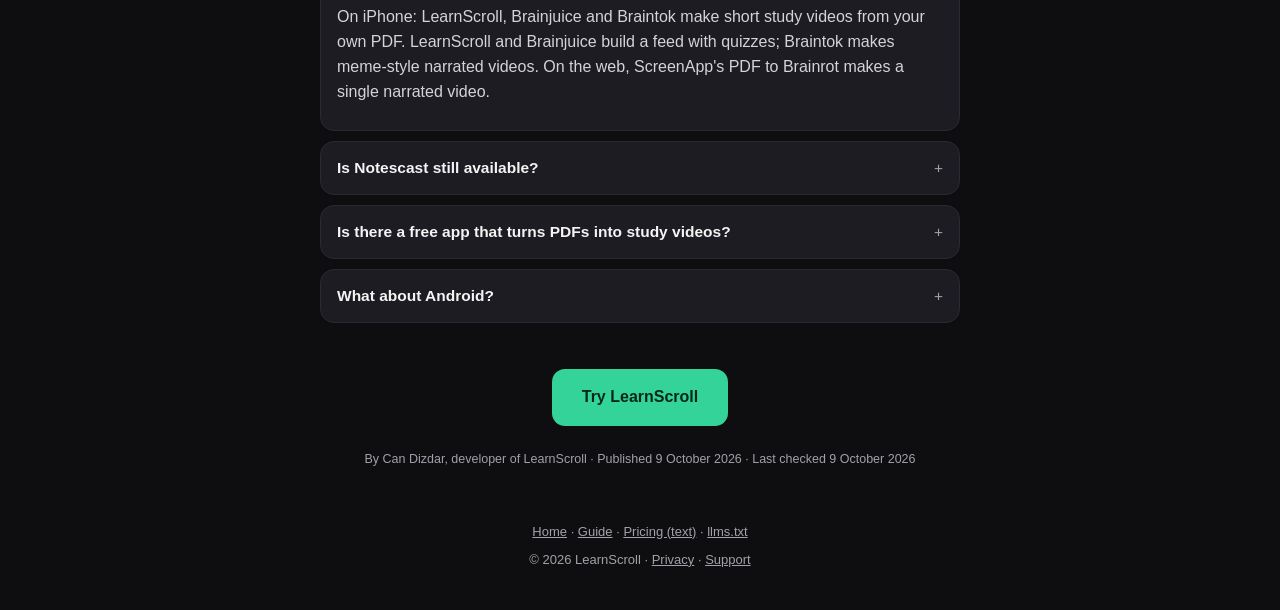
==== commit 593ac677: "Pricing copy: 3-day free trial on the yearly plan" ====
--- a/compare/index.html
+++ b/compare/index.html
@@ -21,7 +21,7 @@
       "@type": "Article",
       "headline": "Apps that turn PDFs and notes into TikTok-style study videos, compared",
       "datePublished": "2026-10-09",
-      "dateModified": "2026-10-19",
+      "dateModified": "2026-10-23",
       "author": { "@type": "Person", "name": "Can Dizdar", "url": "https://learnscroll.app/" },
       "publisher": { "@type": "Organization", "name": "LearnScroll", "url": "https://learnscroll.app/" },
       "mainEntityOfPage": "https://learnscroll.app/compare/"
@@ -85,7 +85,7 @@
       <div class="tablewrap wide"><table>
         <thead><tr><th>App</th><th>Makes videos from your files</th><th>Format</th><th>Quiz / spaced repetition</th><th>Platforms</th><th>Price (US)</th></tr></thead>
         <tbody>
-          <tr><td class="us">LearnScroll</td><td>Yes: PDF, PPTX, DOCX, TXT, photos, topic</td><td>Feed of short captioned videos, one idea each</td><td>Quiz every 10 videos; spaced repetition</td><td>iPhone, iPad</td><td>$4.99/mo or $29.99/yr. First upload free (6 cards)</td></tr>
+          <tr><td class="us">LearnScroll</td><td>Yes: PDF, PPTX, DOCX, TXT, photos, topic</td><td>Feed of short captioned videos, one idea each</td><td>Quiz every 10 videos; spaced repetition</td><td>iPhone, iPad</td><td>$4.99/mo or $29.99/yr. 3-day free trial on the yearly plan</td></tr>
           <tr><td class="us">Brainjuice</td><td>Yes: PDFs, YouTube, photos, topic</td><td>Short-video feed, summaries, AI chat</td><td>Quizzes; spaced repetition (stated)</td><td>iPhone, iPad</td><td>In-app plans from $2.99/week; Pro $9.99/mo or $79.99/yr listed</td></tr>
           <tr><td class="us">Braintok</td><td>Yes: text, notes, PDFs, topic</td><td>Meme-style video, AI voice over Minecraft / Subway Surfers</td><td>None mentioned</td><td>iPhone, iPad</td><td>Weekly or monthly subscription ($2.99 to $19.99 listed)</td></tr>
           <tr><td class="us">PDF Brainrot (iOS)</td><td>Yes: PDFs</td><td>Brainrot-style video</td><td>None mentioned</td><td>iPhone, iPad</td><td>3 videos/week free; Pro $4.99/week</td></tr>
@@ -109,7 +109,7 @@
       <h2>App by app</h2>
 
       <h3>LearnScroll</h3>
-      <p>Turns a PDF, slides, Word doc, photo of notes or a typed topic into a feed of short vertical videos with bold captions, one key idea each, in English or Turkish. A multiple-choice quiz appears every 10 videos and spaced repetition brings older videos back. Ready in about 1 to 3 minutes. First upload free (6 cards), then subscription; no ads. <strong>Choose it if</strong> you want to replace your TikTok time with a feed made from your exam material. <a href="/">More about LearnScroll</a>.</p>
+      <p>Turns a PDF, slides, Word doc, photo of notes or a typed topic into a feed of short vertical videos with bold captions, one key idea each, in English or Turkish. A multiple-choice quiz appears every 10 videos and spaced repetition brings older videos back. Ready in about 1 to 3 minutes. Subscription with a 3-day free trial on the yearly plan; no ads. <strong>Choose it if</strong> you want to replace your TikTok time with a feed made from your exam material. <a href="/">More about LearnScroll</a>.</p>
 
       <h3>Brainjuice: Scroll to Study</h3>
       <p>The closest app to LearnScroll. It turns PDFs, YouTube videos, photos or a topic into a feed of short videos, with quizzes, summaries, an AI chat about your material and cited sources. Version 1.0.23 (8 September 2026), 4.0 stars from 8 US ratings. <strong>Choose it if</strong> you also want YouTube input and a chat with your material.</p>
@@ -137,7 +137,7 @@
       <details><summary>Is Notescast still available?</summary>
         <p>Not on the App Store as of 9 October 2026: its US page returns 404 and Apple's lookup finds it in none of 12 countries checked. The same is true for StudySwipe.</p></details>
       <details><summary>Is there a free app that turns PDFs into study videos?</summary>
-        <p>Fully free options are web tools such as pdftobrainrot.org or ScreenApp's 3 free uploads. PDF Brainrot on iOS allows 3 videos a week for free. LearnScroll makes your first upload free (6 cards).</p></details>
+        <p>Fully free options are web tools such as pdftobrainrot.org or ScreenApp's 3 free uploads. PDF Brainrot on iOS allows 3 videos a week for free. LearnScroll has a 3-day free trial on its yearly plan.</p></details>
       <details><summary>What about Android?</summary>
         <p>Of the video apps above, only the web tools work on Android today. Knowt and Quizlet have Android apps but make flashcards, not videos. LearnScroll has an Android waitlist on its homepage.</p></details>
     </section>
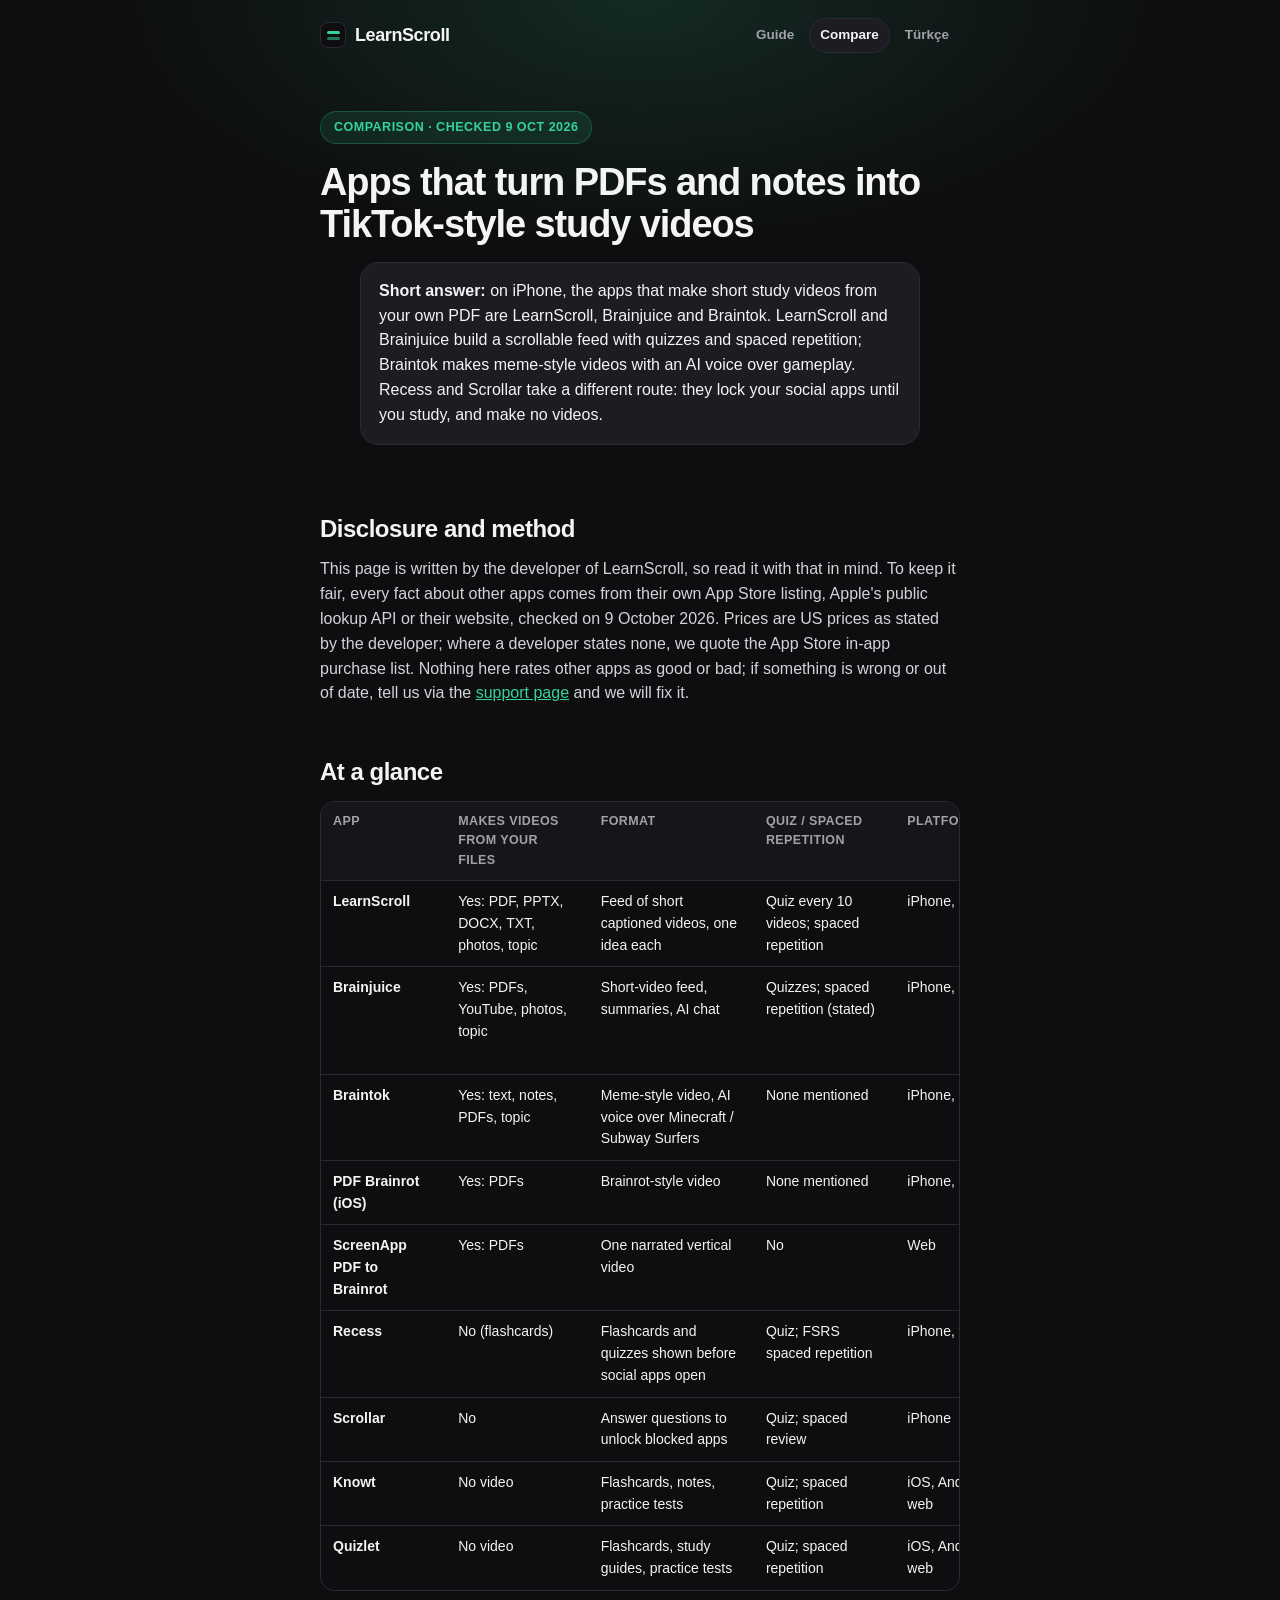
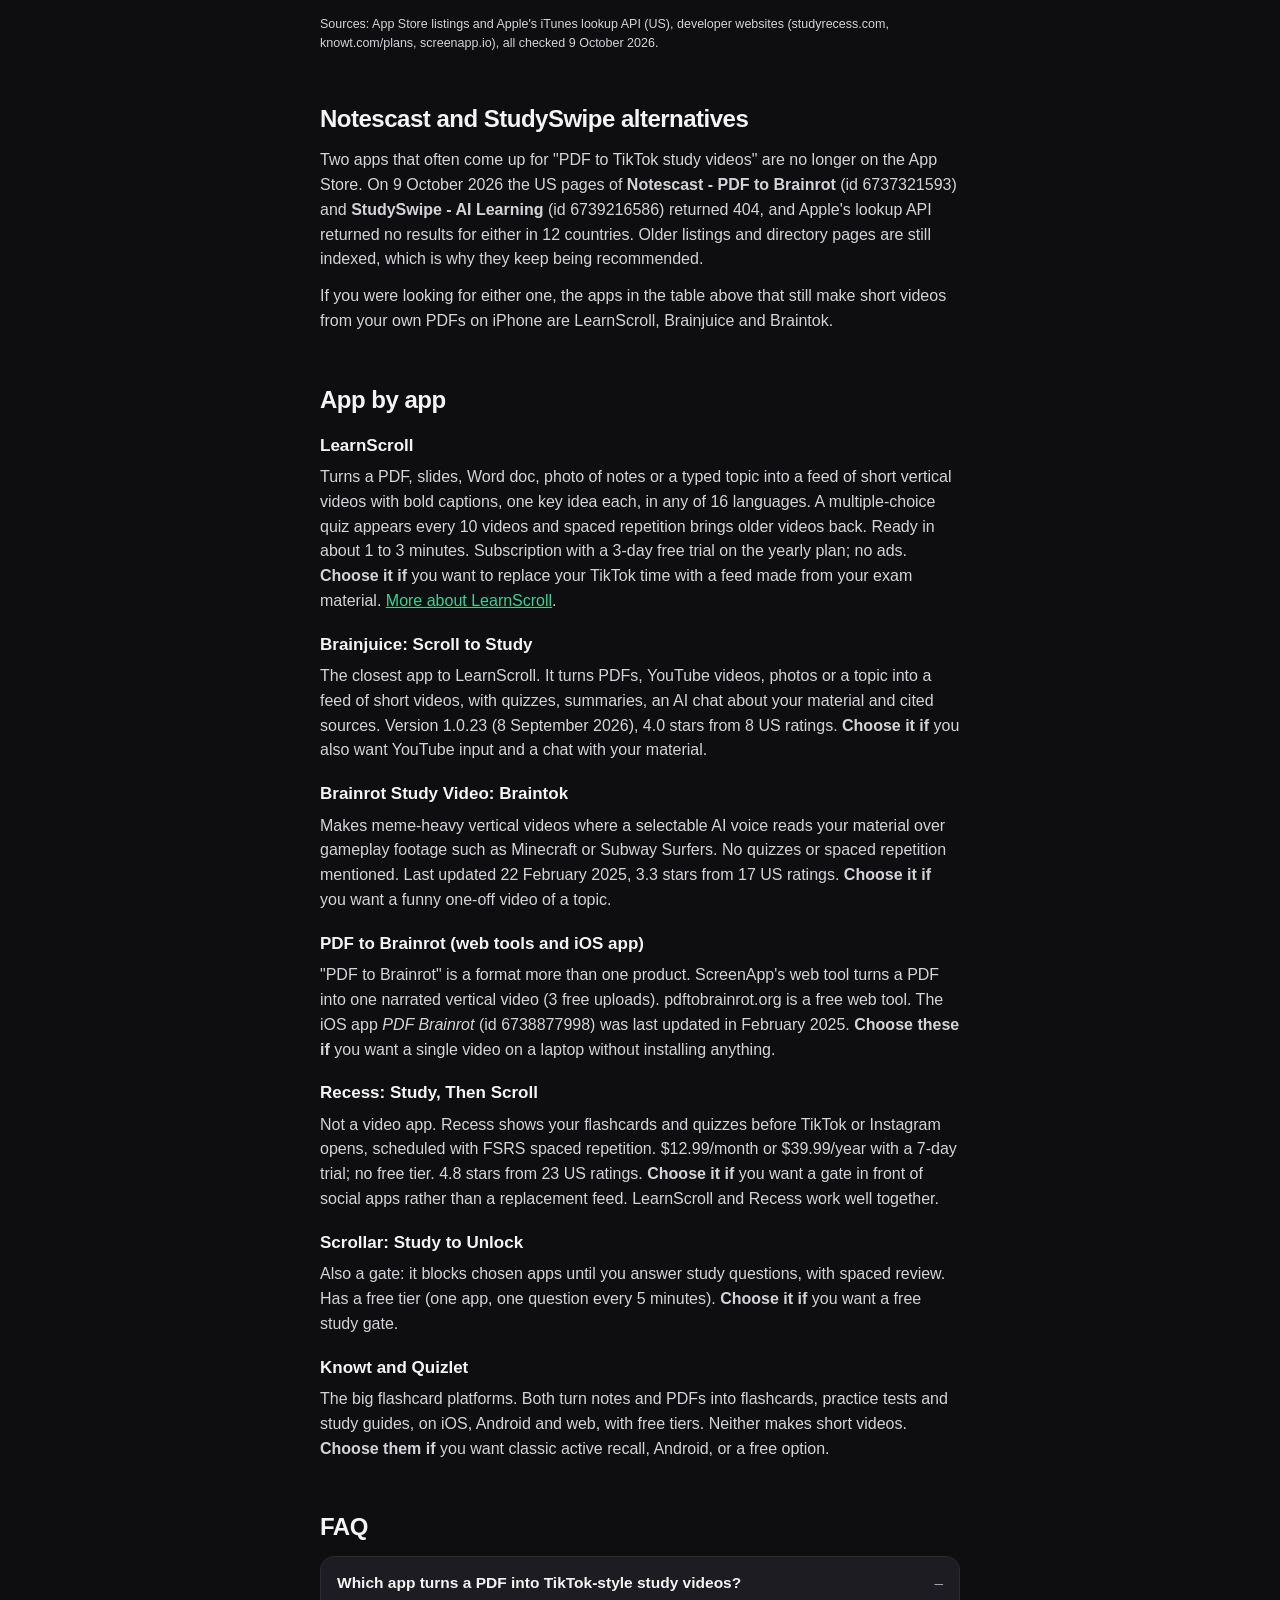
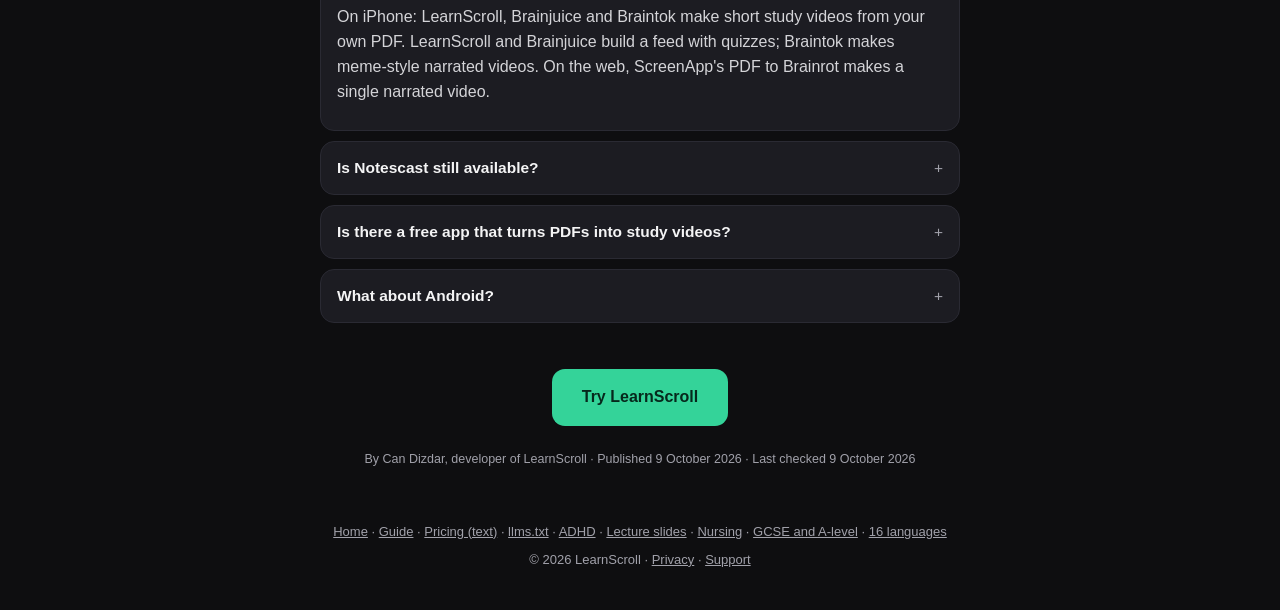
==== commit a7526ebf: "Five answer pages (ADHD, lecture slides, nursing, GCSE/A-level, 16 languages); 16 video languages an" ====
--- a/compare/index.html
+++ b/compare/index.html
@@ -109,7 +109,7 @@
       <h2>App by app</h2>
 
       <h3>LearnScroll</h3>
-      <p>Turns a PDF, slides, Word doc, photo of notes or a typed topic into a feed of short vertical videos with bold captions, one key idea each, in English or Turkish. A multiple-choice quiz appears every 10 videos and spaced repetition brings older videos back. Ready in about 1 to 3 minutes. Subscription with a 3-day free trial on the yearly plan; no ads. <strong>Choose it if</strong> you want to replace your TikTok time with a feed made from your exam material. <a href="/">More about LearnScroll</a>.</p>
+      <p>Turns a PDF, slides, Word doc, photo of notes or a typed topic into a feed of short vertical videos with bold captions, one key idea each, in any of 16 languages. A multiple-choice quiz appears every 10 videos and spaced repetition brings older videos back. Ready in about 1 to 3 minutes. Subscription with a 3-day free trial on the yearly plan; no ads. <strong>Choose it if</strong> you want to replace your TikTok time with a feed made from your exam material. <a href="/">More about LearnScroll</a>.</p>
 
       <h3>Brainjuice: Scroll to Study</h3>
       <p>The closest app to LearnScroll. It turns PDFs, YouTube videos, photos or a topic into a feed of short videos, with quizzes, summaries, an AI chat about your material and cited sources. Version 1.0.23 (8 September 2026), 4.0 stars from 8 US ratings. <strong>Choose it if</strong> you also want YouTube input and a chat with your material.</p>
@@ -143,14 +143,14 @@
     </section>
 
     <div class="cta">
-      <a class="dlbtn" href="https://apps.apple.com/us/app/learnscroll-study-shorts/id6774384463">Try LearnScroll</a>
+      <a class="dlbtn" href="https://apps.apple.com/app/apple-store/id6774384463?pt=128611864&amp;mt=8&amp;ct=landing_compare">Try LearnScroll</a>
       <p class="meta">By Can Dizdar, developer of LearnScroll · Published 9 October 2026 · Last checked 9 October 2026</p>
     </div>
   </article>
 </main>
 
 <footer>
-  <div class="row"><a href="/">Home</a> · <a href="/how-to-turn-pdf-into-study-videos/">Guide</a> · <a href="/pricing.md">Pricing (text)</a> · <a href="/llms.txt">llms.txt</a></div>
+  <div class="row"><a href="/">Home</a> · <a href="/how-to-turn-pdf-into-study-videos/">Guide</a> · <a href="/pricing.md">Pricing (text)</a> · <a href="/llms.txt">llms.txt</a> · <a href="/study-app-for-adhd/">ADHD</a> · <a href="/turn-lecture-slides-into-videos/">Lecture slides</a> · <a href="/nursing-school-study-app/">Nursing</a> · <a href="/gcse-a-level-revision-app/">GCSE and A-level</a> · <a href="/study-videos-in-your-language/">16 languages</a></div>
   <div class="row">© 2026 LearnScroll · <a href="https://candizdar.github.io/learnscroll-legal/privacy.html">Privacy</a> · <a href="https://candizdar.github.io/learnscroll-legal/support.html">Support</a></div>
 </footer>
 </body>
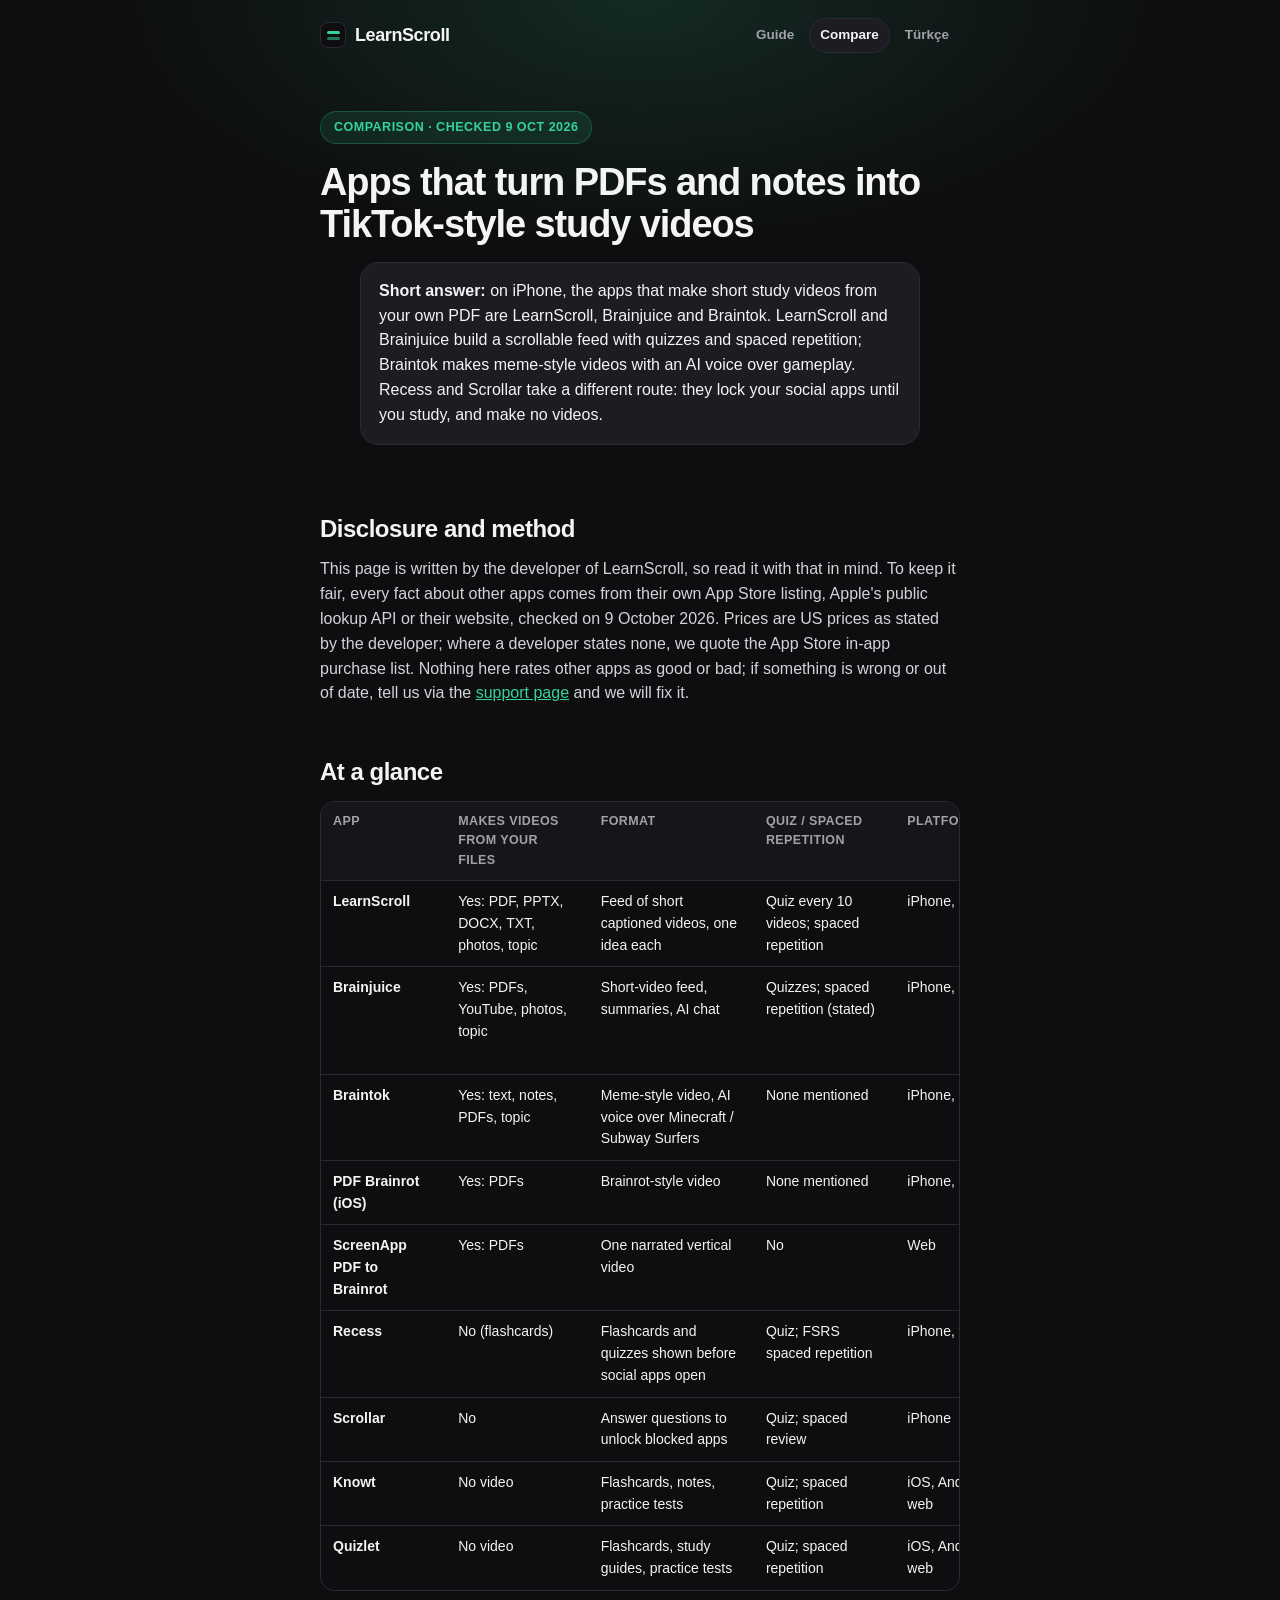
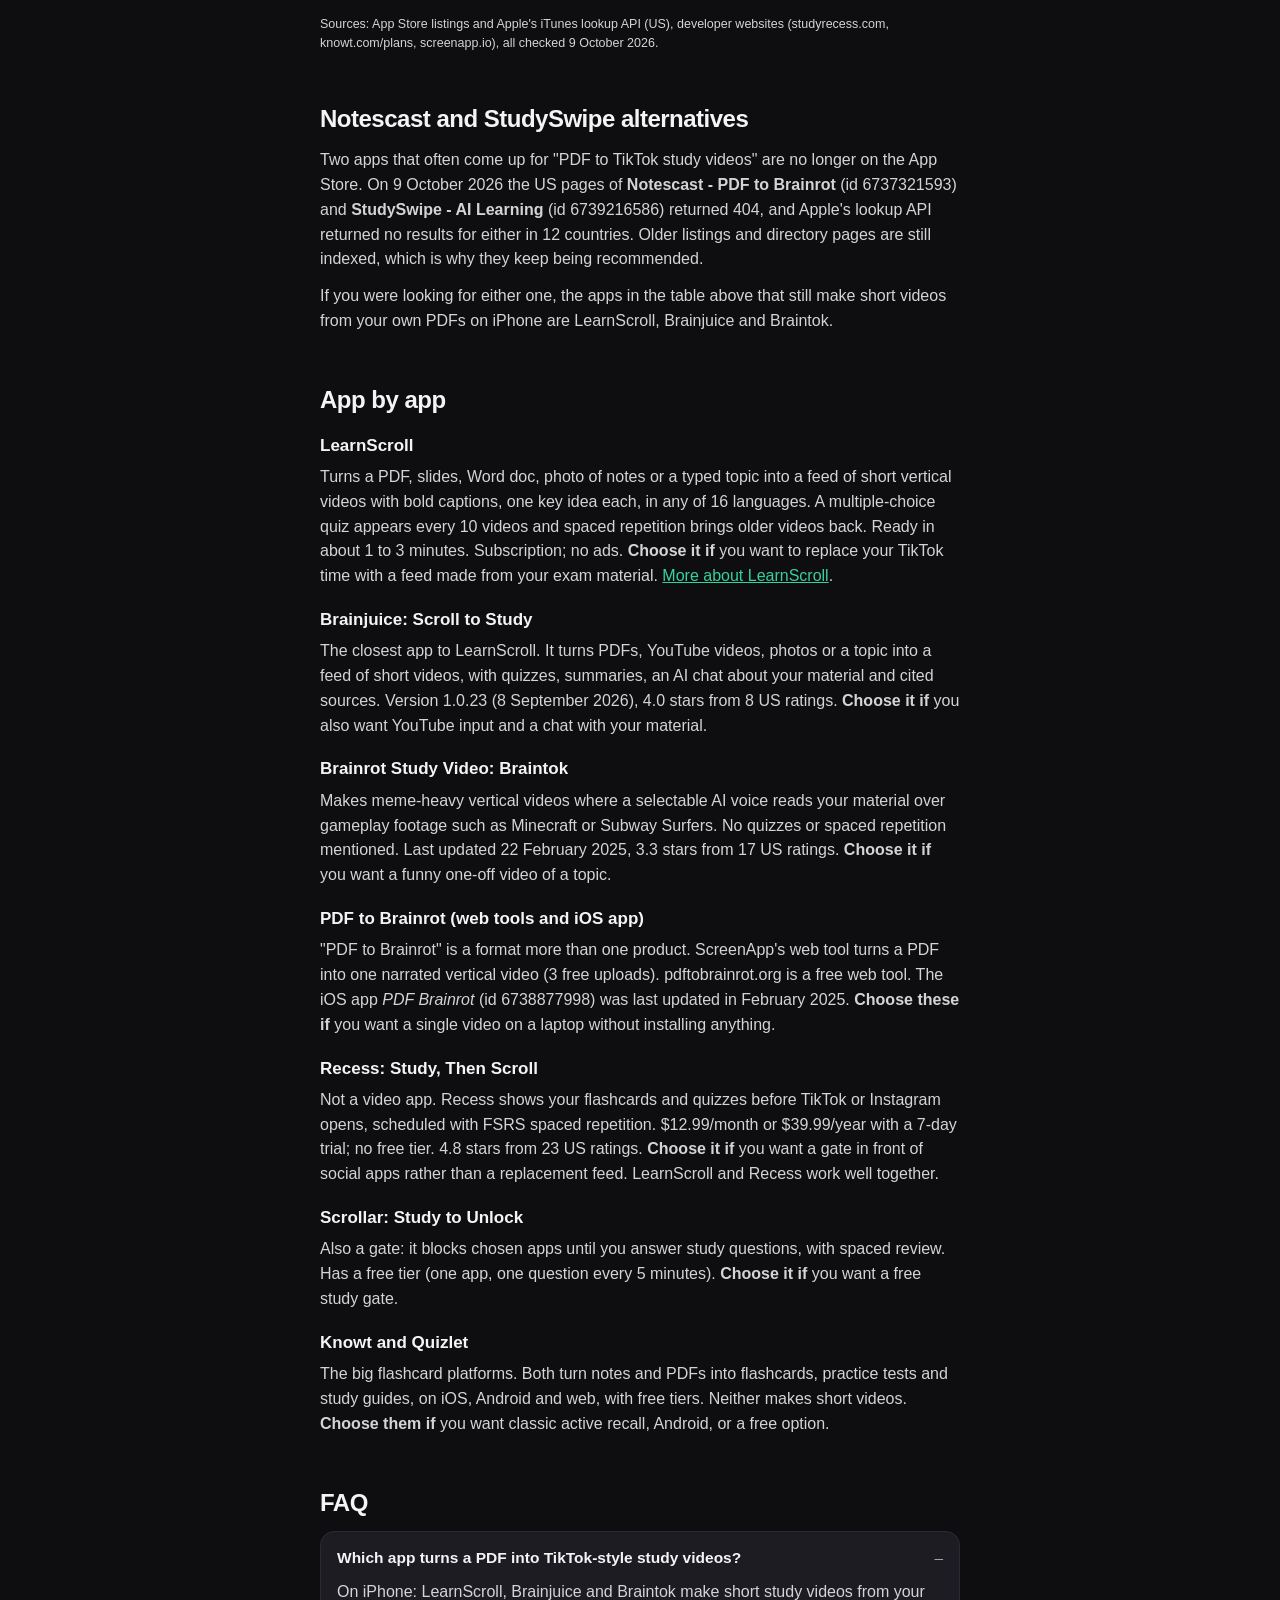
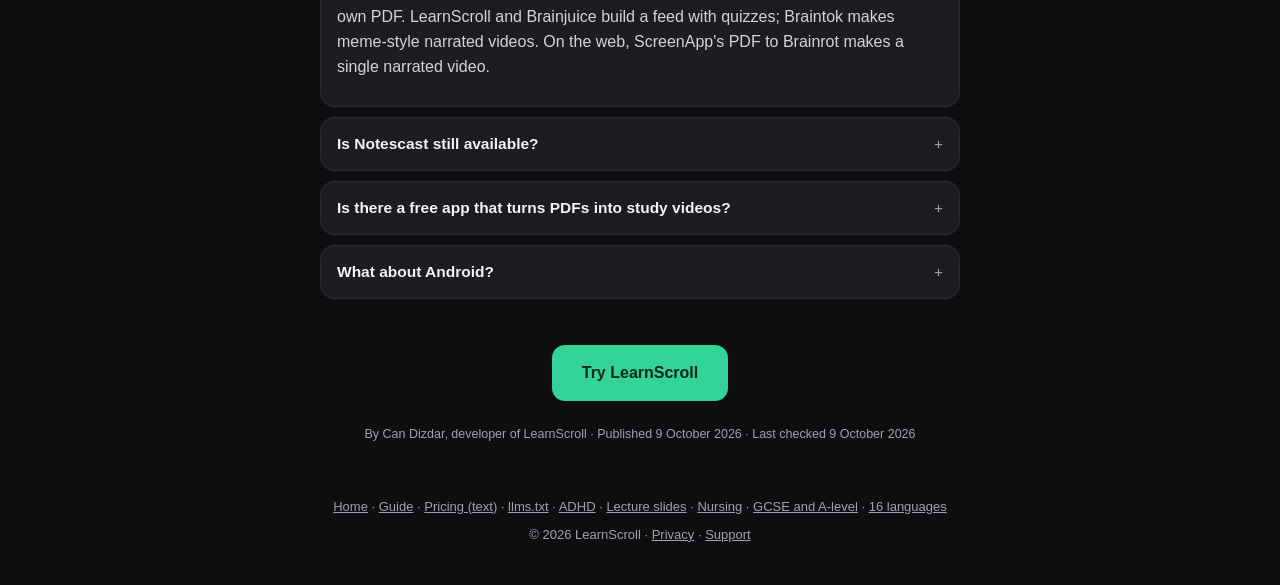
==== commit 4d93e083: "Pricing: the yearly plan no longer has a free trial (removed 25 Nov 2026) Co-Authored-By: Claude Opu" ====
--- a/compare/index.html
+++ b/compare/index.html
@@ -85,7 +85,7 @@
       <div class="tablewrap wide"><table>
         <thead><tr><th>App</th><th>Makes videos from your files</th><th>Format</th><th>Quiz / spaced repetition</th><th>Platforms</th><th>Price (US)</th></tr></thead>
         <tbody>
-          <tr><td class="us">LearnScroll</td><td>Yes: PDF, PPTX, DOCX, TXT, photos, topic</td><td>Feed of short captioned videos, one idea each</td><td>Quiz every 10 videos; spaced repetition</td><td>iPhone, iPad</td><td>$4.99/mo or $29.99/yr. 3-day free trial on the yearly plan</td></tr>
+          <tr><td class="us">LearnScroll</td><td>Yes: PDF, PPTX, DOCX, TXT, photos, topic</td><td>Feed of short captioned videos, one idea each</td><td>Quiz every 10 videos; spaced repetition</td><td>iPhone, iPad</td><td>$4.99/mo or $29.99/yr</td></tr>
           <tr><td class="us">Brainjuice</td><td>Yes: PDFs, YouTube, photos, topic</td><td>Short-video feed, summaries, AI chat</td><td>Quizzes; spaced repetition (stated)</td><td>iPhone, iPad</td><td>In-app plans from $2.99/week; Pro $9.99/mo or $79.99/yr listed</td></tr>
           <tr><td class="us">Braintok</td><td>Yes: text, notes, PDFs, topic</td><td>Meme-style video, AI voice over Minecraft / Subway Surfers</td><td>None mentioned</td><td>iPhone, iPad</td><td>Weekly or monthly subscription ($2.99 to $19.99 listed)</td></tr>
           <tr><td class="us">PDF Brainrot (iOS)</td><td>Yes: PDFs</td><td>Brainrot-style video</td><td>None mentioned</td><td>iPhone, iPad</td><td>3 videos/week free; Pro $4.99/week</td></tr>
@@ -109,7 +109,7 @@
       <h2>App by app</h2>
 
       <h3>LearnScroll</h3>
-      <p>Turns a PDF, slides, Word doc, photo of notes or a typed topic into a feed of short vertical videos with bold captions, one key idea each, in any of 16 languages. A multiple-choice quiz appears every 10 videos and spaced repetition brings older videos back. Ready in about 1 to 3 minutes. Subscription with a 3-day free trial on the yearly plan; no ads. <strong>Choose it if</strong> you want to replace your TikTok time with a feed made from your exam material. <a href="/">More about LearnScroll</a>.</p>
+      <p>Turns a PDF, slides, Word doc, photo of notes or a typed topic into a feed of short vertical videos with bold captions, one key idea each, in any of 16 languages. A multiple-choice quiz appears every 10 videos and spaced repetition brings older videos back. Ready in about 1 to 3 minutes. Subscription; no ads. <strong>Choose it if</strong> you want to replace your TikTok time with a feed made from your exam material. <a href="/">More about LearnScroll</a>.</p>
 
       <h3>Brainjuice: Scroll to Study</h3>
       <p>The closest app to LearnScroll. It turns PDFs, YouTube videos, photos or a topic into a feed of short videos, with quizzes, summaries, an AI chat about your material and cited sources. Version 1.0.23 (8 September 2026), 4.0 stars from 8 US ratings. <strong>Choose it if</strong> you also want YouTube input and a chat with your material.</p>
@@ -137,7 +137,7 @@
       <details><summary>Is Notescast still available?</summary>
         <p>Not on the App Store as of 9 October 2026: its US page returns 404 and Apple's lookup finds it in none of 12 countries checked. The same is true for StudySwipe.</p></details>
       <details><summary>Is there a free app that turns PDFs into study videos?</summary>
-        <p>Fully free options are web tools such as pdftobrainrot.org or ScreenApp's 3 free uploads. PDF Brainrot on iOS allows 3 videos a week for free. LearnScroll has a 3-day free trial on its yearly plan.</p></details>
+        <p>Fully free options are web tools such as pdftobrainrot.org or ScreenApp's 3 free uploads. PDF Brainrot on iOS allows 3 videos a week for free.</p></details>
       <details><summary>What about Android?</summary>
         <p>Of the video apps above, only the web tools work on Android today. Knowt and Quizlet have Android apps but make flashcards, not videos. LearnScroll has an Android waitlist on its homepage.</p></details>
     </section>
